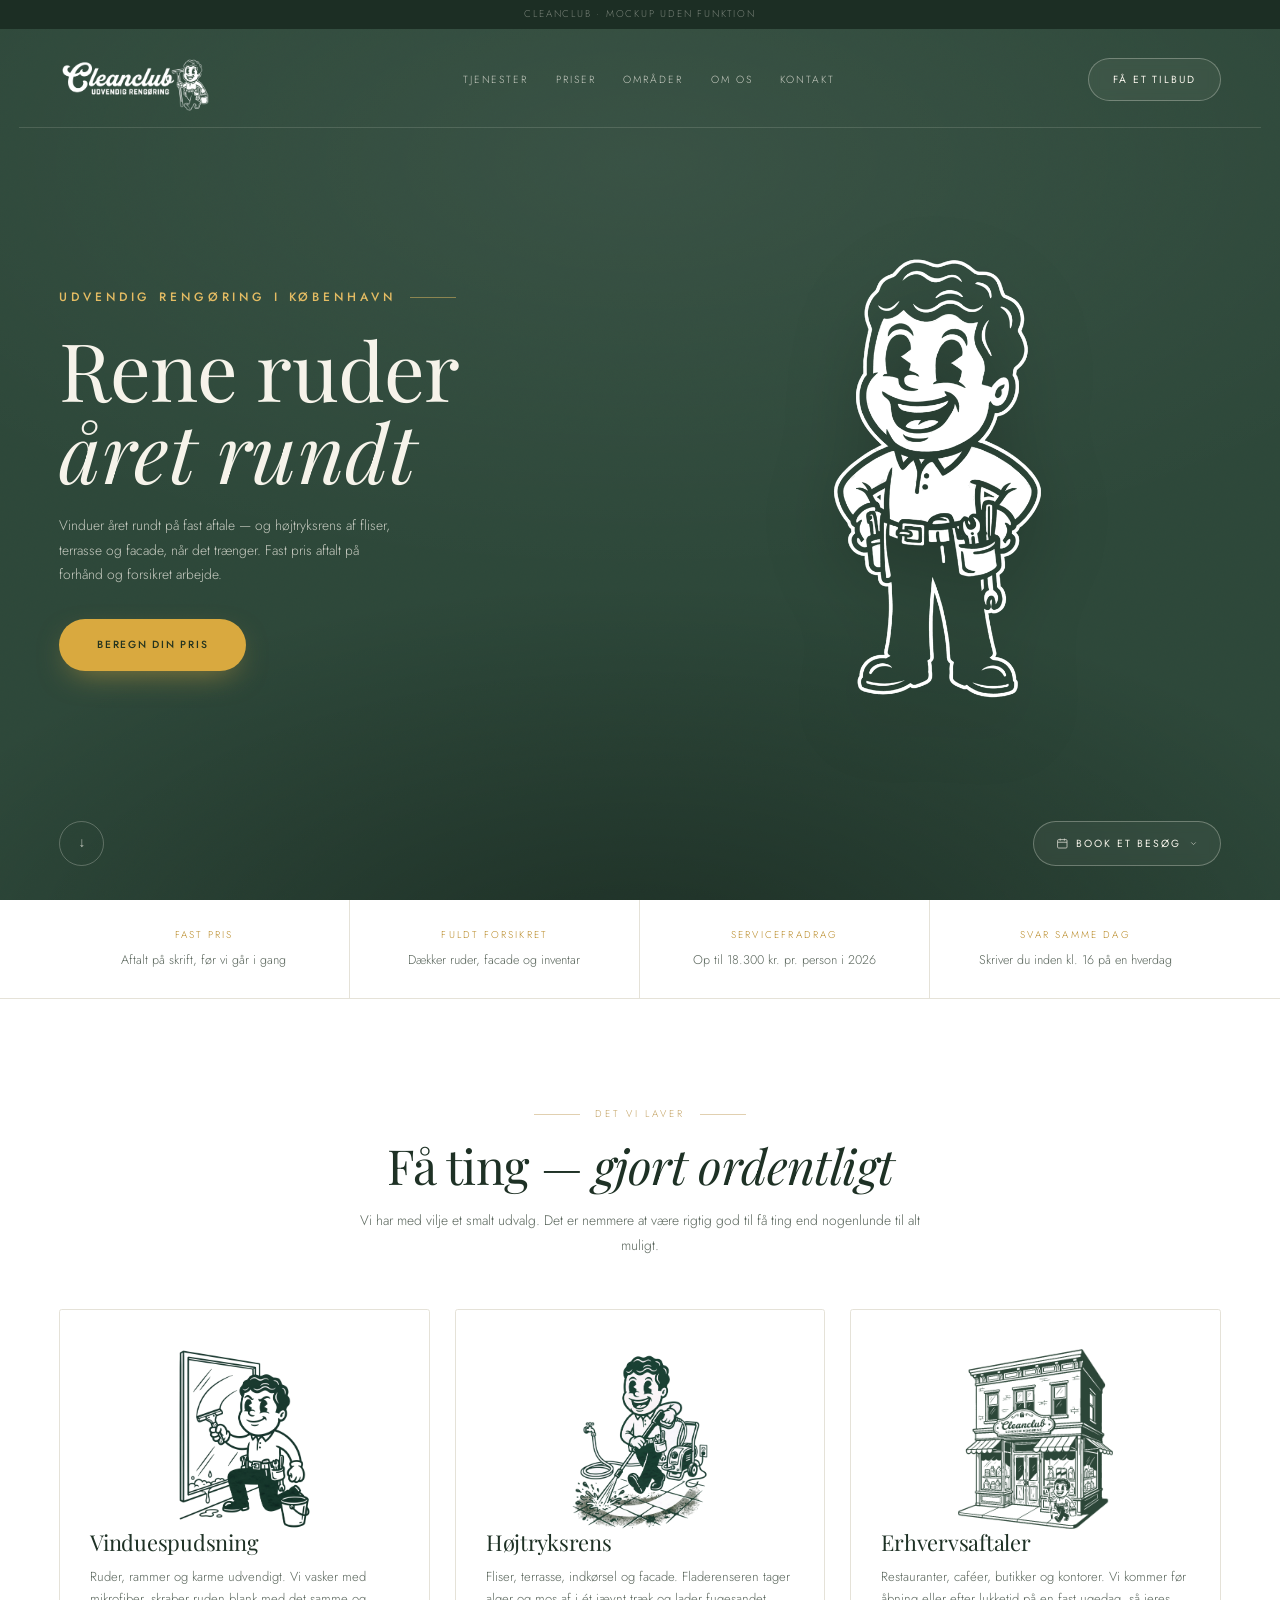
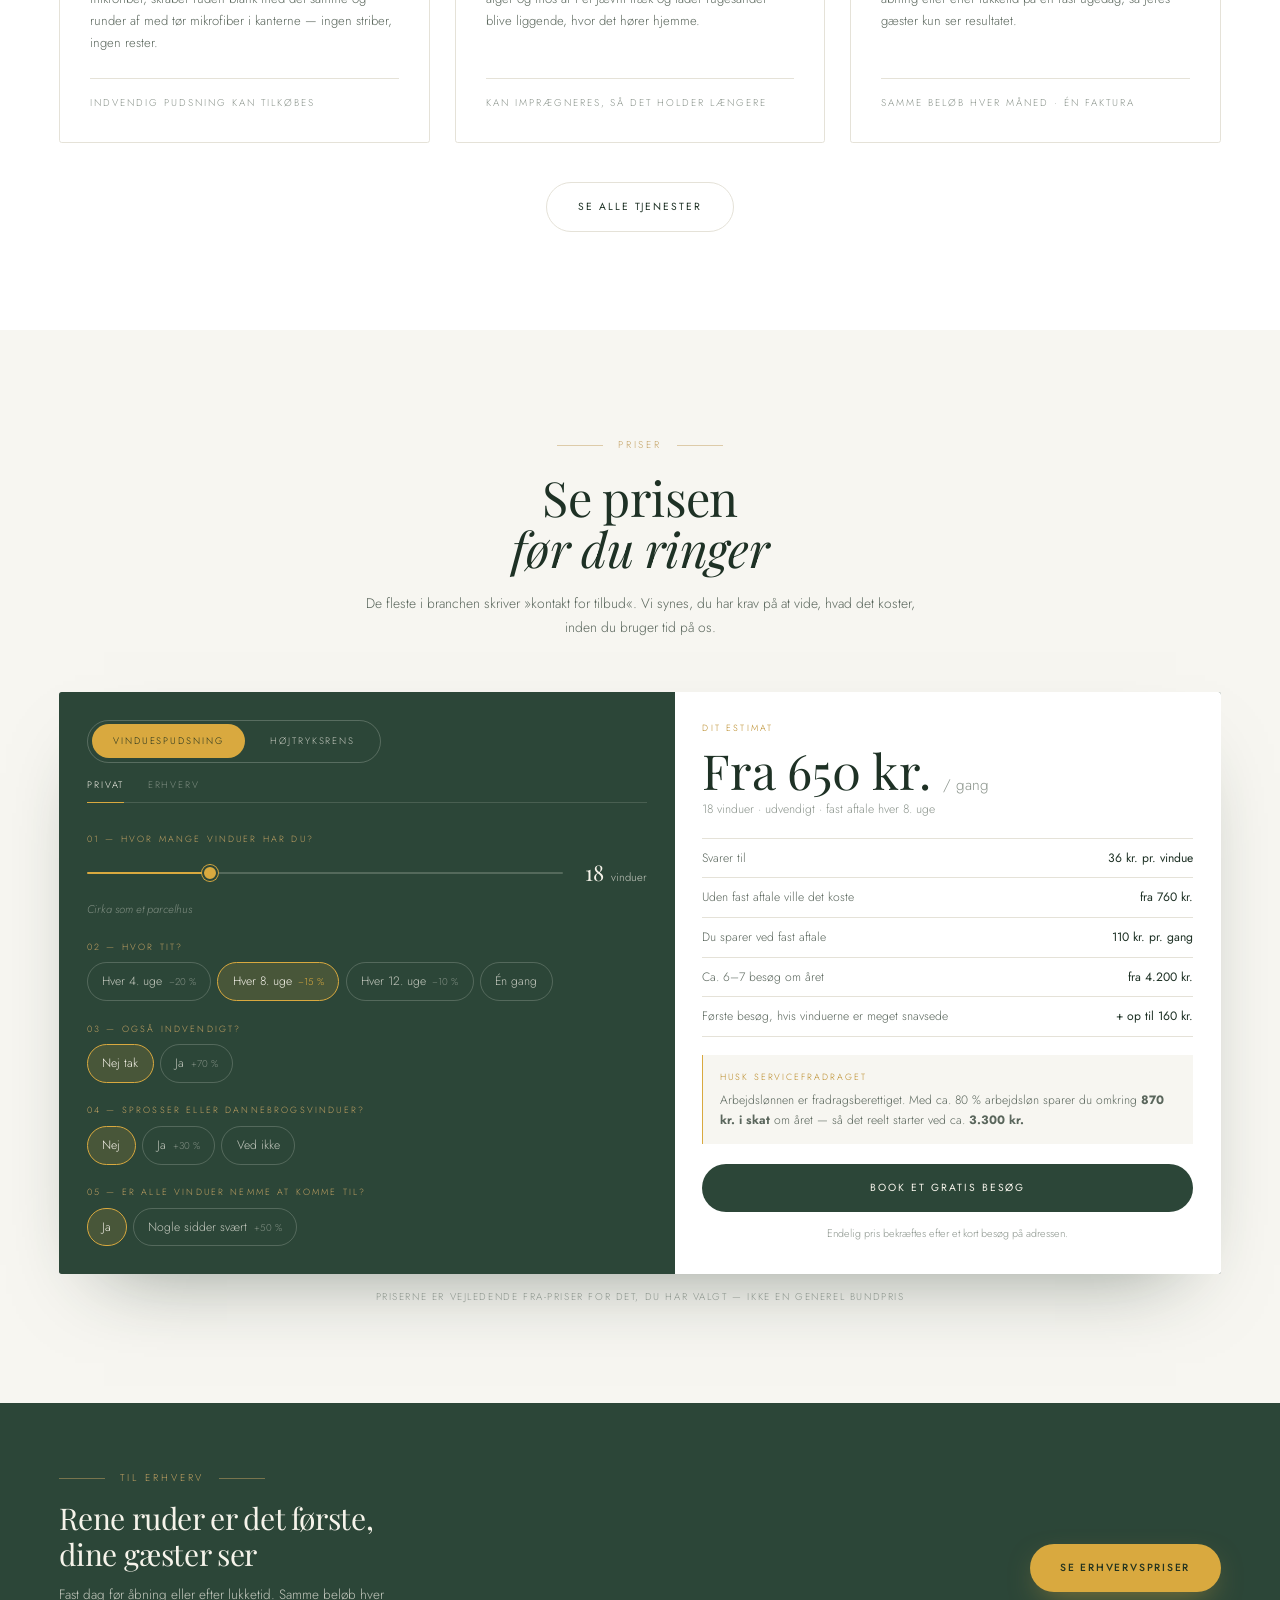
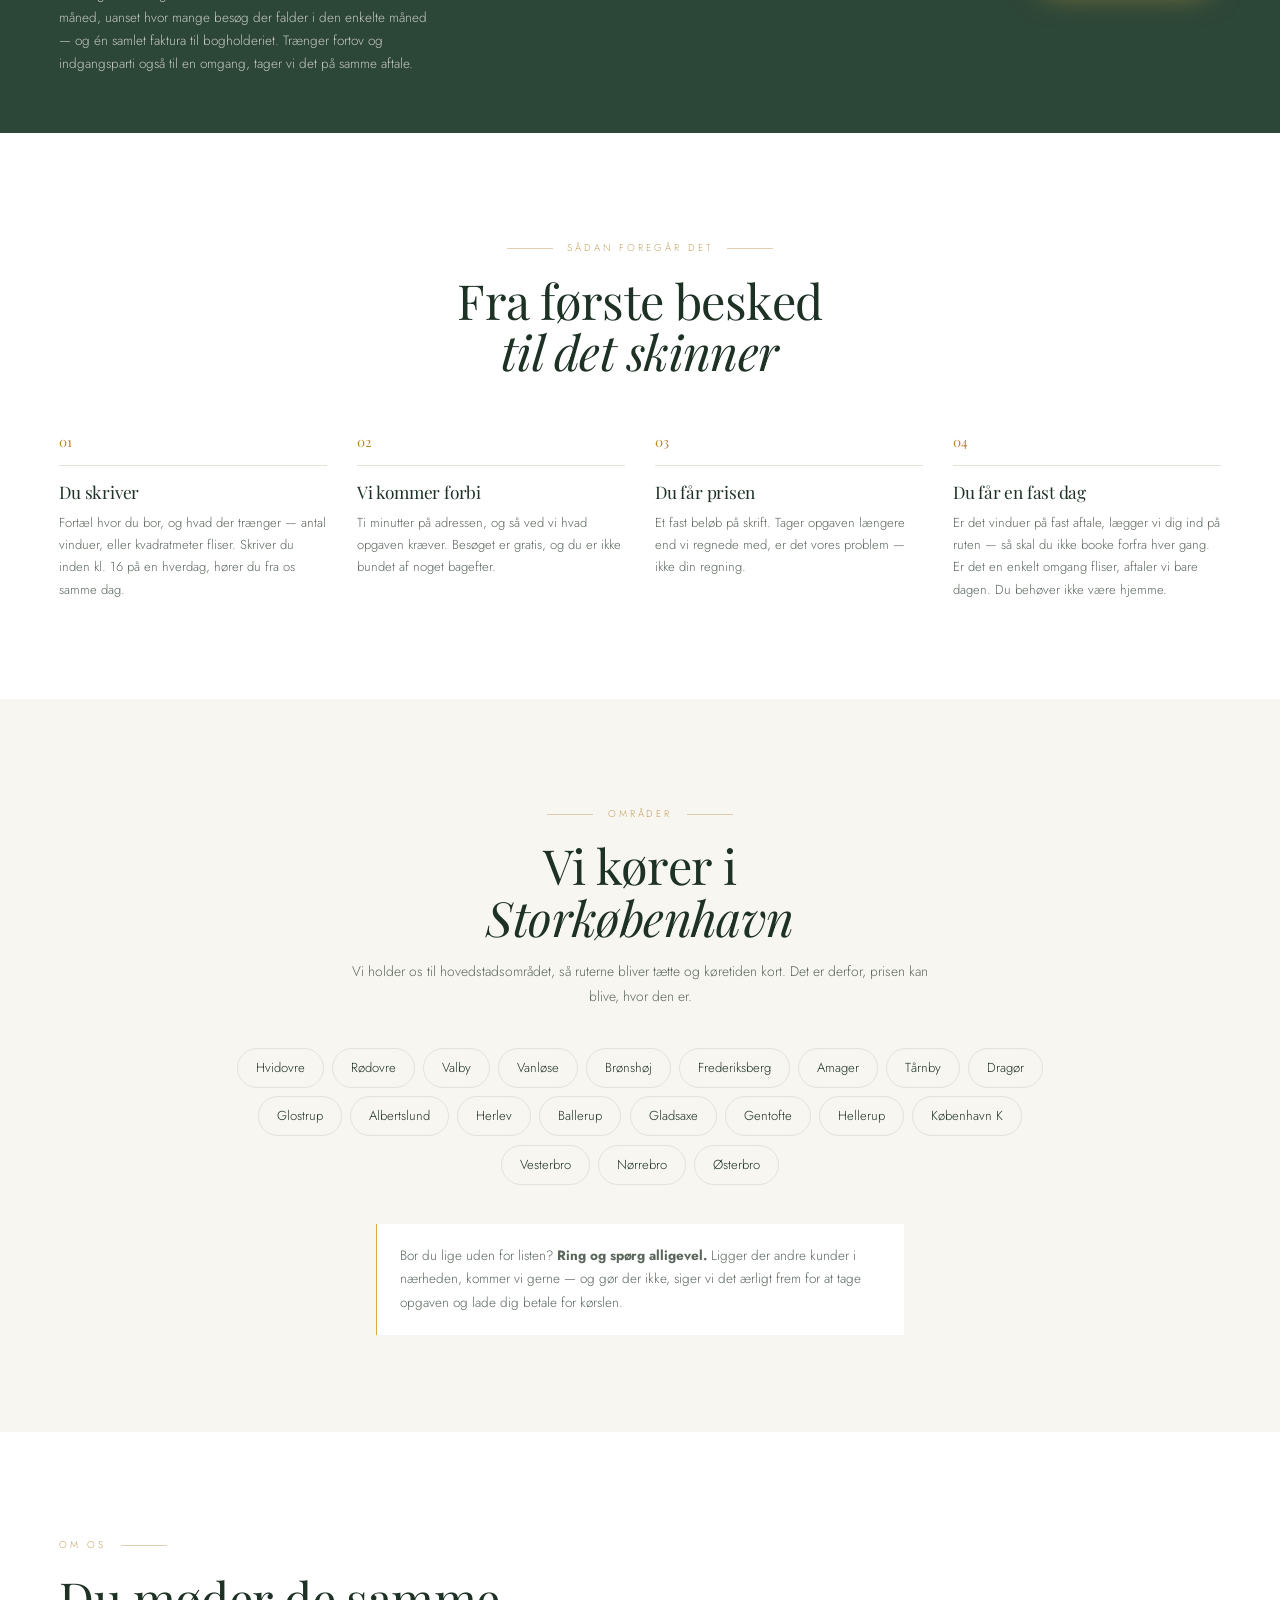
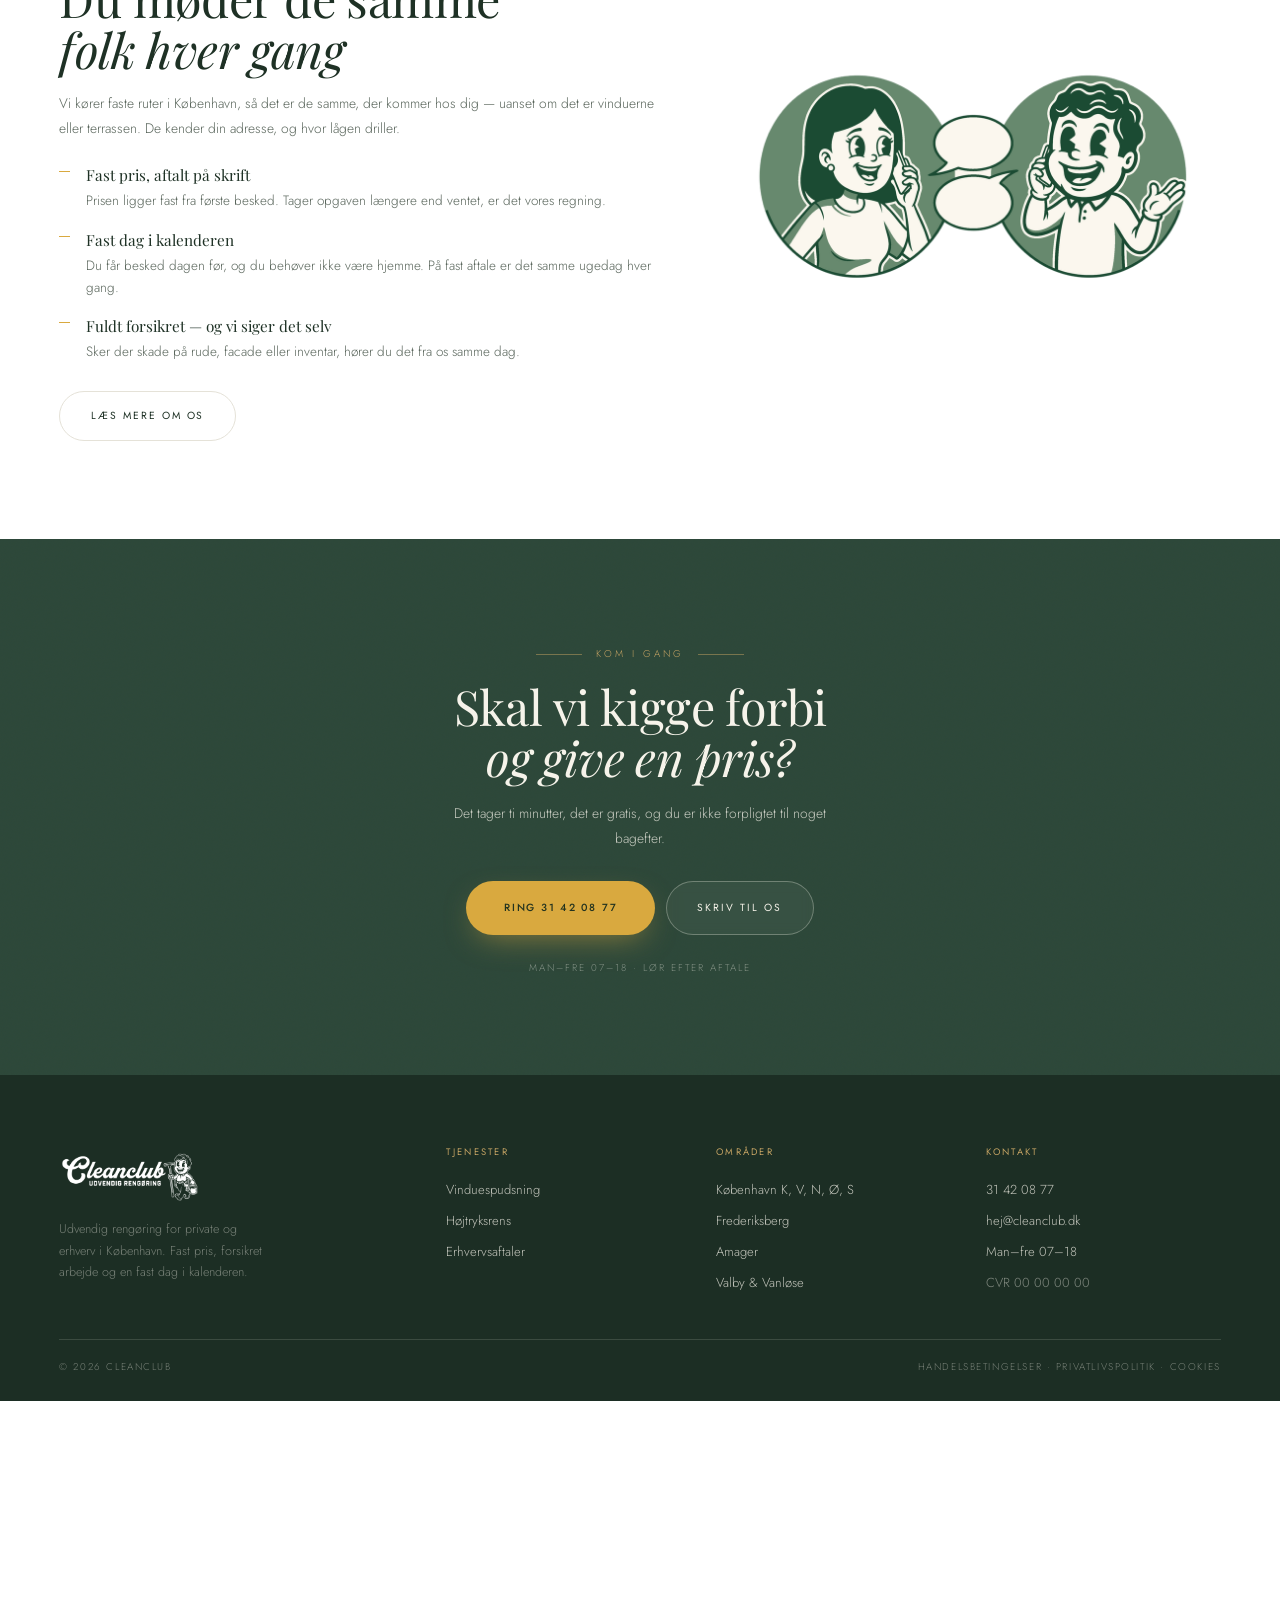
==== index.html @ f57793cb "Cleanclub website (elegant design) — live at cleanclub.dk" ====
<!DOCTYPE html>
<html lang="da">
<head>
<meta charset="utf-8">
<meta name="viewport" content="width=device-width, initial-scale=1">
<title>Cleanclub — Udvendig rengøring i København</title>
<meta name="description" content="Vinduespudsning og højtryksrens i København. Fast pris aftalt på forhånd, forsikret arbejde og en fast dag i kalenderen.">
<link rel="preconnect" href="https://fonts.googleapis.com">
<link rel="preconnect" href="https://fonts.gstatic.com" crossorigin>
<link href="https://fonts.googleapis.com/css2?family=Playfair+Display:ital,wght@0,400;0,500;1,400;1,500&family=Jost:wght@300;400;500&display=swap" rel="stylesheet">
<link rel="stylesheet" href="style.css?v=15">
</head>
<body>

<div class="mock">Cleanclub · mockup uden funktion</div>

<!-- ===================== HERO ===================== -->
<section class="hero">

  <nav class="nav">
    <div class="wrap inner">
      <a href="index.html" class="brand" data-brand>
        <img src="cleanclub-hvid.png" alt="Cleanclub — udvendig rengøring">
      </a>
      <div class="links" id="hovedmenu">
        <a href="tjenester.html">Tjenester</a>
        <a href="#priser">Priser</a>
        <a href="#omraader">Områder</a>
        <a href="om-os.html">Om os</a>
        <a href="#kontakt">Kontakt</a>
        <a href="#kontakt" class="menu-cta">Få et tilbud</a>
      </div>
      <button type="button" class="burger" aria-label="Åbn menu"
              aria-expanded="false" aria-controls="hovedmenu">
        <span></span><span></span><span></span>
      </button>
      <a href="#kontakt" class="pill pill-ghost">Få et tilbud</a>
    </div>
  </nav>

  <div class="hero-mid wrap">
    <div class="hero-grid">

      <div class="hero-copy">
        <span class="eyebrow left">Udvendig rengøring i København</span>
        <h1>Rene ruder<span class="it">året rundt</span></h1>
        <p class="lede">
          Vinduer året rundt på fast aftale — og højtryksrens af fliser, terrasse og facade,
          når det trænger. Fast pris aftalt på forhånd og forsikret arbejde.
        </p>
        <a href="#priser" class="pill pill-gold">Beregn din pris</a>
      </div>

      <div class="hero-figure">
        <div class="mascot-wrap">
          <img src="img/mascot-anim.webp" alt="Cleanclub-maskotten">
        </div>
      </div>

    </div>
  </div>

  <div class="hero-foot">
    <div class="wrap inner">
      <a href="#ydelser" class="scroll" aria-label="Rul ned">↓</a>
      <a href="#kontakt" class="pill pill-ghost book">
        <svg viewBox="0 0 24 24" fill="none" stroke="currentColor" stroke-width="1.5">
          <rect x="3" y="5" width="18" height="16" rx="2"/><path d="M3 10h18M8 3v4M16 3v4"/>
        </svg>
        Book et besøg
        <svg class="chev" viewBox="0 0 24 24" fill="none" stroke="currentColor" stroke-width="2"><path d="M6 9l6 6 6-6"/></svg>
      </a>
    </div>
  </div>
</section>

<!-- ===================== TILLIDSBJÆLKE ===================== -->
<section class="trust">
  <div class="wrap inner">
    <div class="trust-item"><div class="t">Fast pris</div><div class="d">Aftalt på skrift, før vi går i gang</div></div>
    <div class="trust-item"><div class="t">Fuldt forsikret</div><div class="d">Dækker ruder, facade og inventar</div></div>
    <div class="trust-item"><div class="t">Servicefradrag</div><div class="d">Op til 18.300 kr. pr. person i 2026</div></div>
    <div class="trust-item"><div class="t">Svar samme dag</div><div class="d">Skriver du inden kl. 16 på en hverdag</div></div>
  </div>
</section>

<!-- ===================== HVAD VI LAVER ===================== -->
<section class="pad" id="ydelser">
  <div class="wrap">
    <div class="sec-head mid">
      <span class="eyebrow">Det vi laver</span>
      <h2>Få ting — <em style="font-style:italic">gjort ordentligt</em></h2>
      <p class="lede">
        Vi har med vilje et smalt udvalg. Det er nemmere at være rigtig god til få ting
        end nogenlunde til alt muligt.
      </p>
    </div>

    <div class="cards">
      <article class="card">
        <div class="svc-figure"><img class="mascot" src="img/mascot-vindue.png" alt="Vinduespudsning" style="max-height:200px"></div>
        <h3>Vinduespudsning</h3>
        <p>Ruder, rammer og karme udvendigt. Vi vasker med mikrofiber, skraber ruden blank
          med det samme og runder af med tør mikrofiber i kanterne — ingen striber, ingen rester.</p>
        <div class="from"><span>Indvendig pudsning kan tilkøbes</span></div>
      </article>

      <article class="card">
        <div class="svc-figure"><img class="mascot" src="img/mascot-hojtryk.png" alt="Højtryksrens" style="max-height:200px"></div>
        <h3>Højtryksrens</h3>
        <p>Fliser, terrasse, indkørsel og facade. Fladerenseren tager alger og mos af i ét
          jævnt træk og lader fugesandet blive liggende, hvor det hører hjemme.</p>
        <div class="from"><span>Kan imprægneres, så det holder længere</span></div>
      </article>

      <article class="card">
        <div class="svc-figure"><img class="mascot" src="img/butik-erhverv.png"
             alt="Cleanclubs butiksfacade med pudser udenfor" style="max-height:200px"></div>
        <h3>Erhvervsaftaler</h3>
        <p>Restauranter, caféer, butikker og kontorer. Vi kommer før åbning eller efter lukketid
          på en fast ugedag, så jeres gæster kun ser resultatet.</p>
        <div class="from"><span>Samme beløb hver måned · én faktura</span></div>
      </article>
    </div>

    <div style="text-align:center;margin-top:clamp(30px,3.4vw,46px)">
      <a href="tjenester.html" class="pill pill-line">Se alle tjenester</a>
    </div>
  </div>
</section>

<!-- ===================== PRISBEREGNER ===================== -->
<section class="pad tint" id="priser">
  <div class="wrap">
    <div class="sec-head mid">
      <span class="eyebrow">Priser</span>
      <h2>Se prisen<br><em style="font-style:italic">før du ringer</em></h2>
      <p class="lede">
        De fleste i branchen skriver »kontakt for tilbud«. Vi synes, du har krav på at vide,
        hvad det koster, inden du bruger tid på os.
      </p>
    </div>

    <div class="calc" id="calc">
      <div class="calc-left">
        <div class="seg seg-ydelse">
          <button type="button" class="on" data-ydelse="vinduer">Vinduespudsning</button>
          <button type="button" data-ydelse="hojtryk">Højtryksrens</button>
        </div>

        <div class="seg-kunde">
          <button type="button" class="on" data-kunde="privat">Privat</button>
          <button type="button" data-kunde="erhverv">Erhverv</button>
        </div>

        <!-- ---------- VINDUESPUDSNING · PRIVAT ---------- -->
        <div class="panel" data-ydelse="vinduer" data-kunde="privat">
          <div class="field">
            <span class="fl">01 — Hvor mange vinduer har du?</span>
            <div class="slide">
              <input type="range" id="p-vinduer" data-key="vinduer" min="4" max="60" step="1" value="18"
                     aria-label="Antal vinduer">
              <div class="slide-val"><b id="p-vinduer-val">18</b> vinduer</div>
            </div>
            <p class="slide-hint" id="p-vinduer-hint">Cirka som et parcelhus</p>
          </div>

          <div class="field">
            <span class="fl">02 — Hvor tit?</span>
            <div class="opts" data-key="frekvens">
              <button type="button" class="opt" data-val="u4"><span>Hver 4. uge</span><span class="meta">−20 %</span></button>
              <button type="button" class="opt" data-val="u8" data-on><span>Hver 8. uge</span><span class="meta">−15 %</span></button>
              <button type="button" class="opt" data-val="u12"><span>Hver 12. uge</span><span class="meta">−10 %</span></button>
              <button type="button" class="opt" data-val="en"><span>Én gang</span></button>
            </div>
          </div>

          <div class="field">
            <span class="fl">03 — Også indvendigt?</span>
            <div class="opts" data-key="indvendigt">
              <button type="button" class="opt" data-val="nej" data-on><span>Nej tak</span></button>
              <button type="button" class="opt" data-val="ja"><span>Ja</span><span class="meta">+70 %</span></button>
            </div>
          </div>

          <div class="field">
            <span class="fl">04 — Sprosser eller dannebrogsvinduer?</span>
            <div class="opts" data-key="sprosser">
              <button type="button" class="opt" data-val="nej" data-on><span>Nej</span></button>
              <button type="button" class="opt" data-val="ja"><span>Ja</span><span class="meta">+30 %</span></button>
              <button type="button" class="opt" data-val="ukendt"><span>Ved ikke</span></button>
            </div>
          </div>

          <div class="field">
            <span class="fl">05 — Er alle vinduer nemme at komme til?</span>
            <div class="opts" data-key="adgang">
              <button type="button" class="opt" data-val="let" data-on><span>Ja</span></button>
              <button type="button" class="opt" data-val="svaer"><span>Nogle sidder svært</span><span class="meta">+50 %</span></button>
            </div>
          </div>
        </div>

        <!-- ---------- VINDUESPUDSNING · ERHVERV ---------- -->
        <div class="panel" data-ydelse="vinduer" data-kunde="erhverv" hidden>
          <div class="field">
            <span class="fl">01 — Hvor mange ruder har I?</span>
            <div class="slide">
              <input type="range" id="e-ruder" data-key="ruder" min="5" max="150" step="5" value="25"
                     aria-label="Antal ruder">
              <div class="slide-val"><b id="e-ruder-val">25</b> ruder</div>
            </div>
          </div>

          <div class="field">
            <span class="fl">02 — Hvor højt sidder de?</span>
            <div class="opts" data-key="etage">
              <button type="button" class="opt" data-val="stue" data-on><span>Stueetage</span></button>
              <button type="button" class="opt" data-val="f1"><span>1. sal</span><span class="meta">+30 %</span></button>
              <button type="button" class="opt" data-val="f2"><span>2. sal eller højere</span><span class="meta">+60 %</span></button>
            </div>
          </div>

          <div class="field">
            <span class="fl">03 — Hvor tit?</span>
            <div class="opts" data-key="frekvens">
              <button type="button" class="opt" data-val="uge"><span>Ugentligt</span><span class="meta">−25 %</span></button>
              <button type="button" class="opt" data-val="dage14" data-on><span>Hver 14. dag</span><span class="meta">−20 %</span></button>
              <button type="button" class="opt" data-val="maaned"><span>Månedligt</span><span class="meta">−15 %</span></button>
              <button type="button" class="opt" data-val="kvartal"><span>Kvartalsvis</span><span class="meta">−10 %</span></button>
            </div>
          </div>

          <div class="field">
            <span class="fl">04 — Også indvendigt?</span>
            <div class="opts" data-key="indvendigt">
              <button type="button" class="opt" data-val="nej" data-on><span>Nej tak</span></button>
              <button type="button" class="opt" data-val="ja"><span>Ja</span><span class="meta">+70 %</span></button>
            </div>
          </div>

          <div class="field">
            <span class="fl">05 — Særlige forhold?</span>
            <div class="opts" data-key="forhold">
              <button type="button" class="opt" data-val="ingen" data-on><span>Ingen</span></button>
              <button type="button" class="opt" data-val="glas"><span>Store glaspartier</span><span class="meta">+20 %</span></button>
              <button type="button" class="opt" data-val="svaer"><span>Svær adgang</span><span class="meta">+30 %</span></button>
              <button type="button" class="opt" data-val="begge"><span>Begge dele</span></button>
            </div>
          </div>
        </div>

        <!-- ---------- HØJTRYKSRENS · PRIVAT ---------- -->
        <div class="panel" data-ydelse="hojtryk" data-kunde="privat" hidden>
          <div class="field">
            <span class="fl">01 — Hvor stort et areal?</span>
            <div class="slide">
              <input type="range" id="h-m2" data-key="m2" min="10" max="300" step="5" value="40"
                     aria-label="Areal i kvadratmeter">
              <div class="slide-val"><b id="h-m2-val">40</b> m²</div>
            </div>
          </div>

          <div class="field">
            <span class="fl">02 — Hvad skal renses?</span>
            <div class="opts" data-key="overflade">
              <button type="button" class="opt" data-val="terrasse" data-on><span>Terrasse og fliser</span></button>
              <button type="button" class="opt" data-val="indkorsel"><span>Indkørsel</span></button>
              <button type="button" class="opt" data-val="sti"><span>Fortov og stier</span></button>
              <button type="button" class="opt" data-val="facade"><span>Facade og murværk</span></button>
            </div>
          </div>

          <div class="field">
            <span class="fl">03 — Imprægnering bagefter?</span>
            <div class="opts" data-key="impraegnering">
              <button type="button" class="opt" data-val="nej" data-on><span>Nej tak</span></button>
              <button type="button" class="opt" data-val="ja"><span>Ja</span><span class="meta">+16 kr./m²</span></button>
            </div>
          </div>

          <div class="field">
            <span class="fl">04 — Langtidsvirkende algebehandling?</span>
            <div class="opts" data-key="alge">
              <button type="button" class="opt" data-val="nej" data-on><span>Nej tak</span></button>
              <button type="button" class="opt" data-val="ja"><span>Ja</span><span class="meta">+12 kr./m²</span></button>
            </div>
          </div>

          <div class="field" data-felt="fugesand">
            <span class="fl">05 — Ny fugesand i fliserne?</span>
            <div class="opts" data-key="fugesand">
              <button type="button" class="opt" data-val="nej" data-on><span>Nej tak</span></button>
              <button type="button" class="opt" data-val="ja"><span>Ja</span><span class="meta">+10 kr./m²</span></button>
            </div>
          </div>
        </div>

        <!-- ---------- HØJTRYKSRENS · ERHVERV ---------- -->
        <div class="panel" data-ydelse="hojtryk" data-kunde="erhverv" hidden>
          <div class="field">
            <span class="fl">01 — Hvor stort et areal?</span>
            <div class="slide">
              <input type="range" id="he-m2" data-key="m2" min="50" max="600" step="25" value="200"
                     aria-label="Areal i kvadratmeter">
              <div class="slide-val"><b id="he-m2-val">200</b> m²</div>
            </div>
          </div>

          <div class="field">
            <span class="fl">02 — Hvad skal renses?</span>
            <div class="opts" data-key="overflade">
              <button type="button" class="opt" data-val="parkering" data-on><span>Parkeringsplads</span></button>
              <button type="button" class="opt" data-val="gaard"><span>Gårdsplads og indgang</span></button>
              <button type="button" class="opt" data-val="fortov"><span>Fortov og facadeareal</span></button>
              <button type="button" class="opt" data-val="facade"><span>Facade og murværk</span></button>
            </div>
          </div>

          <div class="field">
            <span class="fl">03 — Hvor tit?</span>
            <div class="opts" data-key="frekvens">
              <button type="button" class="opt" data-val="en" data-on><span>Én gang</span></button>
              <button type="button" class="opt" data-val="aar1"><span>Én gang om året</span><span class="meta">−10 %</span></button>
              <button type="button" class="opt" data-val="aar2"><span>To gange om året</span><span class="meta">−15 %</span></button>
            </div>
          </div>

          <div class="field">
            <span class="fl">04 — Imprægnering eller algebehandling?</span>
            <div class="opts" data-key="impraegnering">
              <button type="button" class="opt" data-val="nej" data-on><span>Ingen imprægnering</span></button>
              <button type="button" class="opt" data-val="ja"><span>Imprægnering</span><span class="meta">+16 kr./m²</span></button>
            </div>
            <div class="opts" data-key="alge" style="margin-top:7px">
              <button type="button" class="opt" data-val="nej" data-on><span>Ingen algebehandling</span></button>
              <button type="button" class="opt" data-val="ja"><span>Algebehandling</span><span class="meta">+12 kr./m²</span></button>
            </div>
          </div>

          <div class="field" data-felt="fugesand">
            <span class="fl">05 — Ny fugesand i belægningen?</span>
            <div class="opts" data-key="fugesand">
              <button type="button" class="opt" data-val="nej" data-on><span>Nej tak</span></button>
              <button type="button" class="opt" data-val="ja"><span>Ja</span><span class="meta">+10 kr./m²</span></button>
            </div>
          </div>
        </div>
      </div>

      <div class="calc-right">
        <span class="res-eyebrow">Dit estimat</span>
        <div class="res-price"><span id="res-price">Fra 700 kr.</span> <small id="res-enhed">/ gang</small></div>
        <p class="res-note" id="res-note">Villa med 15–25 vinduer · udvendigt · fast aftale hver 8. uge</p>

        <ul class="res-lines" id="res-lines"></ul>

        <div class="res-save">
          <div class="t" id="res-save-t">Husk servicefradraget</div>
          <p id="res-save-p"></p>
        </div>

        <div class="res-cta">
          <a href="#kontakt" class="pill pill-dark">Book et gratis besøg</a>
          <p class="res-fine">Endelig pris bekræftes efter et kort besøg på adressen.</p>
        </div>
      </div>
    </div>

    <p class="calc-static">Priserne er vejledende fra-priser for det, du har valgt — ikke en generel bundpris</p>
  </div>
</section>

<!-- ===================== ERHVERVSBÅND ===================== -->
<section class="band">
  <div class="wrap inner">
    <div>
      <span class="eyebrow">Til erhverv</span>
      <h3 style="margin-top:16px">Rene ruder er det første, dine gæster ser</h3>
      <p>Fast dag før åbning eller efter lukketid. Samme beløb hver måned, uanset hvor mange
        besøg der falder i den enkelte måned — og én samlet faktura til bogholderiet. Trænger
        fortov og indgangsparti også til en omgang, tager vi det på samme aftale.</p>
    </div>
    <a href="#priser" class="pill pill-gold" style="padding:17px 34px"
       data-goto-ydelse="vinduer" data-goto-kunde="erhverv">Se erhvervspriser</a>
  </div>
</section>

<!-- ===================== SÅDAN FOREGÅR DET ===================== -->
<section class="pad">
  <div class="wrap">
    <div class="sec-head mid">
      <span class="eyebrow">Sådan foregår det</span>
      <h2>Fra første besked<br><em style="font-style:italic">til det skinner</em></h2>
    </div>
    <div class="steps">
      <div class="step">
        <div class="n">01</div><h3>Du skriver</h3>
        <p>Fortæl hvor du bor, og hvad der trænger — antal vinduer, eller kvadratmeter fliser. Skriver du inden kl. 16 på en hverdag, hører du fra os samme dag.</p>
      </div>
      <div class="step">
        <div class="n">02</div><h3>Vi kommer forbi</h3>
        <p>Ti minutter på adressen, og så ved vi hvad opgaven kræver. Besøget er gratis, og du er ikke bundet af noget bagefter.</p>
      </div>
      <div class="step">
        <div class="n">03</div><h3>Du får prisen</h3>
        <p>Et fast beløb på skrift. Tager opgaven længere end vi regnede med, er det vores problem — ikke din regning.</p>
      </div>
      <div class="step">
        <div class="n">04</div><h3>Du får en fast dag</h3>
        <p>Er det vinduer på fast aftale, lægger vi dig ind på ruten — så skal du ikke booke forfra hver gang. Er det en enkelt omgang fliser, aftaler vi bare dagen. Du behøver ikke være hjemme.</p>
      </div>
    </div>
  </div>
</section>

<!-- ===================== DÆKNINGSOMRÅDE ===================== -->
<section class="pad tint" id="omraader">
  <div class="wrap">
    <div class="sec-head mid">
      <span class="eyebrow">Områder</span>
      <h2>Vi kører i<br><em style="font-style:italic">Storkøbenhavn</em></h2>
      <p class="lede">
        Vi holder os til hovedstadsområdet, så ruterne bliver tætte og køretiden kort.
        Det er derfor, prisen kan blive, hvor den er.
      </p>
    </div>

    <ul class="area-list">
      <li>Hvidovre</li>
      <li>Rødovre</li>
      <li>Valby</li>
      <li>Vanløse</li>
      <li>Brønshøj</li>
      <li>Frederiksberg</li>
      <li>Amager</li>
      <li>Tårnby</li>
      <li>Dragør</li>
      <li>Glostrup</li>
      <li>Albertslund</li>
      <li>Herlev</li>
      <li>Ballerup</li>
      <li>Gladsaxe</li>
      <li>Gentofte</li>
      <li>Hellerup</li>
      <li>København K</li>
      <li>Vesterbro</li>
      <li>Nørrebro</li>
      <li>Østerbro</li>
    </ul>

    <p class="area-note">
      Bor du lige uden for listen? <b>Ring og spørg alligevel.</b> Ligger der andre kunder i nærheden,
      kommer vi gerne — og gør der ikke, siger vi det ærligt frem for at tage opgaven
      og lade dig betale for kørslen.
    </p>
  </div>
</section>

<!-- ===================== OM OS ===================== -->
<section class="pad">
  <div class="wrap">
    <div class="about-split flip">
      <div>
        <span class="eyebrow left">Om os</span>
        <h2 style="margin-top:18px">Du møder de samme<br><em style="font-style:italic">folk hver gang</em></h2>
        <p class="lede" style="margin-top:18px">
          Vi kører faste ruter i København, så det er de samme, der kommer hos dig — uanset om
          det er vinduerne eller terrassen. De kender din adresse, og hvor lågen driller.
        </p>

        <ul class="promise">
          <li><b>Fast pris, aftalt på skrift</b>
            Prisen ligger fast fra første besked. Tager opgaven længere end ventet, er det vores regning.</li>
          <li><b>Fast dag i kalenderen</b>
            Du får besked dagen før, og du behøver ikke være hjemme. På fast aftale er det samme ugedag hver gang.</li>
          <li><b>Fuldt forsikret — og vi siger det selv</b>
            Sker der skade på rude, facade eller inventar, hører du det fra os samme dag.</li>
        </ul>

        <div style="margin-top:30px">
          <a href="om-os.html" class="pill pill-line">Læs mere om os</a>
        </div>
      </div>
      <div class="about-fig">
        <img class="mascot" src="img/samtale.webp" alt="Kunde og vinduespudser taler sammen i telefonen">
      </div>
    </div>
  </div>
</section>
<!-- ===================== SLUT-CTA ===================== -->
<section class="pad on-green endcta" id="kontakt">
  <div class="wrap">
    <span class="eyebrow">Kom i gang</span>
    <h2>Skal vi kigge forbi<br><em style="font-style:italic">og give en pris?</em></h2>
    <p class="lede">
      Det tager ti minutter, det er gratis, og du er ikke forpligtet til noget bagefter.
    </p>
    <div class="btns">
      <a href="tel:+4531420877" class="pill pill-gold">Ring 31 42 08 77</a>
      <a href="mailto:hej@cleanclub.dk" class="pill pill-ghost" style="padding:19px 34px">Skriv til os</a>
    </div>
    <p class="hours">Man–fre 07–18 · Lør efter aftale</p>
  </div>
</section>

<footer class="foot">
  <div class="wrap">
    <div class="foot-top">
      <div class="foot-brand">
        <img src="cleanclub-hvid.png" alt="Cleanclub — udvendig rengøring">
        <p>Udvendig rengøring for private og erhverv i København.
          Fast pris, forsikret arbejde og en fast dag i kalenderen.</p>
      </div>
      <div class="foot-col">
        <h4>Tjenester</h4>
        <a href="tjenester.html#vinduer">Vinduespudsning</a>
        <a href="tjenester.html#hojtryk">Højtryksrens</a>
        <a href="tjenester.html#erhverv">Erhvervsaftaler</a>
      </div>
      <div class="foot-col">
        <h4>Områder</h4>
        <a href="index.html#omraader">København K, V, N, Ø, S</a>
        <a href="index.html#omraader">Frederiksberg</a>
        <a href="index.html#omraader">Amager</a>
        <a href="index.html#omraader">Valby &amp; Vanløse</a>
      </div>
      <div class="foot-col">
        <h4>Kontakt</h4>
        <a href="tel:+4531420877">31 42 08 77</a>
        <a href="mailto:hej@cleanclub.dk">hej@cleanclub.dk</a>
        <p>Man–fre 07–18</p>
        <p style="opacity:.6">CVR 00 00 00 00</p>
      </div>
    </div>
    <div class="foot-bar">
      <span>© 2026 Cleanclub</span>
      <span>Handelsbetingelser · Privatlivspolitik · Cookies</span>
    </div>
  </div>
</footer>

<script src="beregner.js"></script>
<script src="nav.js"></script>
</body>
</html>
---- style.css ----
/* ============================================================
   CLEANCLUB — VARIANT 5 · "ELEGANT"
   Grøn hero, hvid krop, grøn afslutning.
   ============================================================ */

:root{
  /* Grøn — mørk brandgrøn */
  --green:#2C4638;
  --green-dp:#243A2E;
  --green-dk:#1C2E24;
  --green-lt:#365443;

  /* Lys side */
  --paper:#FFFFFF;
  --paper-2:#F7F6F1;
  --paper-3:#EFEDE4;

  /* Tekst på lyst */
  --ink:#1E3125;
  --ink-2:#5A665C;
  --ink-3:#8B948C;
  --line:#E5E2D8;

  /* Tekst på grønt */
  --cream:#F6F3EA;
  --cream-2:rgba(246,243,234,.76);
  --cream-3:rgba(246,243,234,.42);

  --gold:#D9A93F;
  --gold-lt:#E4BC63;
  --gold-dk:#B98A26;
  --gold-mut:#C3A263;

  --serif:"Playfair Display",Georgia,"Times New Roman",serif;
  --sans:"Jost",-apple-system,BlinkMacSystemFont,"Segoe UI",sans-serif;
  --ease:cubic-bezier(.4,0,.2,1);
}

*{box-sizing:border-box;margin:0;padding:0}
html{scroll-behavior:smooth}
/* Luft over ankermål, så det faste mockup-banner ikke dækker overskriften efter et scroll */
#ydelser,#priser,#omraader,#kontakt,#vinduer,#hojtryk,#erhverv,#paavej{scroll-margin-top:56px}
body{
  background:var(--paper);
  color:var(--ink);
  font-family:var(--sans);
  font-weight:300;font-size:17px;line-height:1.7;
  -webkit-font-smoothing:antialiased;overflow-x:hidden;
}
a{color:inherit;text-decoration:none}
img{display:block;max-width:100%}

/* ---------- Mockup-banner ---------- */
.mock{
  position:fixed;top:0;left:0;right:0;z-index:200;
  background:var(--green-dk);color:var(--cream-3);
  text-align:center;padding:7px 16px;
  font-size:11px;letter-spacing:.18em;text-transform:uppercase;
}

.wrap{width:100%;max-width:1380px;margin:0 auto;padding:0 clamp(20px,3.5vw,46px)}
.narrow{max-width:960px}

/* ============ TYPOGRAFI ============ */
h1,h2,h3{font-family:var(--serif);font-weight:400;letter-spacing:-.012em;line-height:1.06}
h1{font-size:clamp(42px,7vw,96px);line-height:.98}
h2{font-size:clamp(31px,4.2vw,58px)}
h3{font-size:clamp(20px,1.9vw,26px);line-height:1.2}

.eyebrow{
  display:inline-flex;align-items:center;gap:16px;
  font-size:11px;letter-spacing:.30em;text-transform:uppercase;
  color:var(--gold-mut);
}
.eyebrow::before,.eyebrow::after{
  content:"";width:clamp(28px,4vw,60px);height:1px;background:currentColor;opacity:.5;
}
.eyebrow.left::before{display:none}

.lede{font-size:clamp(15px,1.2vw,17.5px);line-height:1.78;color:var(--ink-2);font-weight:300}
.on-green .lede{color:var(--cream-2)}

/* ============ KNAPPER ============ */
.pill{
  display:inline-flex;align-items:center;justify-content:center;gap:9px;
  border-radius:999px;font-size:11.5px;letter-spacing:.19em;
  text-transform:uppercase;font-weight:400;white-space:nowrap;
  transition:.28s var(--ease);
}
.pill-ghost{
  padding:13px 26px;color:var(--cream);
  border:1px solid rgba(246,243,234,.30);
  background:rgba(246,243,234,.05);backdrop-filter:blur(6px);
}
.pill-ghost:hover{background:rgba(246,243,234,.13);border-color:rgba(246,243,234,.5)}
.pill-gold{
  padding:19px 42px;background:var(--gold);color:#23331F;
  font-weight:500;letter-spacing:.17em;
  box-shadow:0 12px 34px -12px rgba(217,169,63,.6);
}
.pill-gold:hover{background:var(--gold-lt);transform:translateY(-2px)}
.pill-dark{padding:17px 36px;background:var(--green);color:var(--cream);font-weight:400}
.pill-dark:hover{background:var(--green-dp);transform:translateY(-2px)}
.pill-line{padding:17px 34px;border:1px solid var(--line);color:var(--ink)}
.pill-line:hover{border-color:var(--green);background:var(--green);color:var(--cream)}

/* ============ HERO ============ */
.hero{
  position:relative;min-height:100vh;min-height:100svh;
  display:flex;flex-direction:column;
  padding-top:34px;overflow:hidden;background:var(--green);color:var(--cream);
}
.hero::before{
  content:"";position:absolute;inset:0;z-index:0;pointer-events:none;
  background:
    radial-gradient(120% 80% at 50% 18%,rgba(255,255,255,.055) 0%,rgba(255,255,255,0) 58%),
    radial-gradient(100% 70% at 50% 108%,rgba(0,0,0,.34) 0%,rgba(0,0,0,0) 62%);
}
.hero::after{
  content:"";position:absolute;inset:0;z-index:0;pointer-events:none;opacity:.24;
  background-image:url("data:image/svg+xml,%3Csvg xmlns='http://www.w3.org/2000/svg' width='200' height='200'%3E%3Cfilter id='n'%3E%3CfeTurbulence type='fractalNoise' baseFrequency='.9' numOctaves='4'/%3E%3C/filter%3E%3Crect width='200' height='200' filter='url(%23n)' opacity='.45'/%3E%3C/svg%3E");
  mix-blend-mode:overlay;
}
.hero > *{position:relative;z-index:2}

/* ---------- Navigation ---------- */
.nav{padding:20px 0 0}
.nav .inner{
  display:flex;align-items:center;justify-content:space-between;gap:28px;
  padding-bottom:18px;border-bottom:1px solid rgba(246,243,234,.14);
}
.brand{display:flex;align-items:center;flex:0 0 auto}
.brand img{height:clamp(52px,5.4vw,78px);width:auto}

/* Hamburgerknap — vises kun under 1040px, se media query længere nede */
.burger{
  display:none;width:44px;height:44px;padding:0;margin-left:auto;
  border:0;background:none;cursor:pointer;
  flex-direction:column;align-items:center;justify-content:center;gap:5px;
}
.burger span{
  display:block;width:22px;height:1.5px;background:var(--cream);
  transition:.28s var(--ease);
}
/* De tre streger bliver til et kryds, når menuen er åben */
.nav.open .burger span:nth-child(1){transform:translateY(6.5px) rotate(45deg)}
.nav.open .burger span:nth-child(2){opacity:0}
.nav.open .burger span:nth-child(3){transform:translateY(-6.5px) rotate(-45deg)}
.burger:focus-visible{outline:2px solid var(--gold);outline-offset:2px;border-radius:3px}

/* CTA'en i mobilmenuen — skjult på desktop, hvor pillen i nav'en bruges */
.menu-cta{display:none}

.links{display:flex;align-items:center;gap:clamp(18px,2.4vw,36px)}
.links a{
  font-size:11.5px;letter-spacing:.19em;text-transform:uppercase;
  color:var(--cream-2);padding:6px 0;position:relative;transition:color .25s var(--ease);
}
.links a::after{
  content:"";position:absolute;left:0;bottom:0;height:1px;width:0;
  background:var(--gold);transition:width .3s var(--ease);
}
.links a:hover{color:var(--cream)}
.links a:hover::after{width:100%}

/* ---------- Hero-midte ---------- */
.hero-mid{
  flex:1;display:flex;align-items:center;
  padding-top:clamp(10px,1.6vw,26px);
  padding-bottom:clamp(74px,8vw,108px);
}
.hero-grid{
  display:grid;grid-template-columns:1.08fr .92fr;
  gap:clamp(26px,4vw,60px);align-items:center;width:100%;
}
.hero-copy{text-align:left}
.hero-copy .eyebrow{
  margin-bottom:clamp(14px,1.8vw,24px);
  color:var(--gold-lt);font-weight:500;
  font-size:clamp(11.5px,1.05vw,13.5px);letter-spacing:.32em;
}
.hero-copy h1{color:var(--cream)}
.hero-copy h1 .it{display:block;font-style:italic;margin-top:.04em;letter-spacing:.004em}
.hero-copy .lede{margin-top:clamp(16px,2vw,26px);max-width:42ch;color:var(--cream-2)}
.hero-copy .pill-gold{margin-top:clamp(24px,2.8vw,36px)}

/* ---------- Maskot med små livstegn ---------- */
.hero-figure{display:flex;justify-content:center;align-items:flex-end}
.mascot-wrap{
  position:relative;display:inline-block;
  width:min(100%,clamp(220px,26vw,380px));
  filter:drop-shadow(0 26px 40px rgba(0,0,0,.28));
}
.mascot-wrap img{width:100%;height:auto;display:block}

}

@media (prefers-reduced-motion:reduce){
  html{scroll-behavior:auto}
  .mascot-wrap img{animation:none}
}

.hero-foot{position:absolute;left:0;right:0;bottom:clamp(22px,3vw,38px);z-index:3}
.hero-foot .inner{display:flex;align-items:center;justify-content:space-between;gap:20px}
.scroll{
  width:50px;height:50px;border-radius:50%;
  border:1px solid rgba(246,243,234,.26);
  display:flex;align-items:center;justify-content:center;
  color:var(--cream-2);font-size:15px;transition:.28s var(--ease);
}
.scroll:hover{background:rgba(246,243,234,.10);color:var(--cream);transform:translateY(3px)}
.book{padding:14px 24px}
.book svg{width:14px;height:14px;opacity:.85}
.book .chev{width:10px;height:10px;opacity:.7}

/* ============ SEKTIONER ============ */
section{position:relative}
.pad{padding:clamp(72px,8.5vw,132px) 0}
.pad-sm{padding:clamp(48px,5.5vw,84px) 0}
.tint{background:var(--paper-2)}
.on-green{background:var(--green);color:var(--cream)}
.on-green h2,.on-green h3{color:var(--cream)}

.sec-head{max-width:640px}
.sec-head.mid{margin:0 auto;text-align:center}
.sec-head h2{margin-top:20px}
.sec-head .lede{margin-top:18px}
.sec-head.mid .lede{margin-left:auto;margin-right:auto}

/* ---------- Tillidsbjælke ---------- */
.trust{border-bottom:1px solid var(--line)}
.trust .inner{display:grid;grid-template-columns:repeat(4,1fr)}
.trust-item{padding:30px 26px;text-align:center;border-right:1px solid var(--line)}
.trust-item:last-child{border-right:none}
.trust-item .t{
  font-size:11px;letter-spacing:.22em;text-transform:uppercase;
  color:var(--gold-dk);margin-bottom:8px;
}
.trust-item .d{font-size:14px;color:var(--ink-2);line-height:1.55}

/* ---------- Ydelseskort ---------- */
.cards{display:grid;grid-template-columns:repeat(3,1fr);gap:clamp(18px,2.2vw,30px);margin-top:clamp(38px,4.5vw,62px)}
.card{
  border:1px solid var(--line);border-radius:3px;padding:clamp(28px,2.6vw,38px);
  display:flex;flex-direction:column;background:var(--paper);
  transition:.3s var(--ease);
}
.card:hover{border-color:var(--gold-mut);transform:translateY(-4px);box-shadow:0 22px 48px -30px rgba(30,49,37,.35)}
.card .no{font-size:11px;letter-spacing:.24em;color:var(--gold-mut);margin-bottom:16px}
.card h3{margin-bottom:12px}
.card p{font-size:14.5px;color:var(--ink-2);line-height:1.7;flex:1}
.card .from{
  margin-top:26px;padding-top:18px;border-top:1px solid var(--line);
  display:flex;justify-content:space-between;align-items:baseline;
}
.card .from span{font-size:11px;letter-spacing:.2em;text-transform:uppercase;color:var(--ink-3)}
.card .from b{font-family:var(--serif);font-size:24px;font-weight:400;color:var(--ink)}

/* ---------- Trin ---------- */
.steps{display:grid;grid-template-columns:repeat(4,1fr);gap:clamp(20px,2.6vw,40px);margin-top:clamp(38px,4.5vw,62px)}
.step .n{
  font-family:var(--serif);font-size:15px;color:var(--gold-dk);
  padding-bottom:14px;margin-bottom:18px;border-bottom:1px solid var(--line);
}
.step h3{font-size:clamp(17px,1.5vw,21px);margin-bottom:10px}
.step p{font-size:14.5px;color:var(--ink-2);line-height:1.7}

/* ---------- Split ---------- */
.split{display:grid;grid-template-columns:1fr 1fr;gap:clamp(32px,5vw,80px);align-items:center}
.split-list{list-style:none;margin-top:26px}
.split-list li{
  position:relative;padding-left:26px;margin-bottom:13px;
  font-size:15px;color:var(--ink-2);line-height:1.6;
}
.split-list li::before{
  content:"";position:absolute;left:0;top:11px;width:7px;height:1px;background:var(--gold);
}
.figure{
  aspect-ratio:4/3.4;background:var(--green);border-radius:3px;
  position:relative;overflow:hidden;
}
.figure svg{width:100%;height:100%}

/* ---------- Citater ---------- */
.quotes{display:grid;grid-template-columns:repeat(3,1fr);gap:clamp(18px,2.4vw,34px);margin-top:clamp(38px,4.5vw,62px)}
.quote{border-top:1px solid var(--line);padding-top:28px}
.quote .stars{color:var(--gold);letter-spacing:4px;font-size:13px;margin-bottom:18px}
.quote q{
  display:block;font-family:var(--serif);font-size:clamp(17px,1.5vw,20px);
  line-height:1.5;color:var(--ink);quotes:none;font-style:italic;
}
.quote .who{margin-top:22px;font-size:11px;letter-spacing:.2em;text-transform:uppercase;color:var(--ink-3)}
.quote .who b{display:block;color:var(--ink);font-weight:400;letter-spacing:.1em;font-size:13px;margin-bottom:4px}

/* ---------- FAQ ---------- */
.faq{margin-top:clamp(34px,4vw,54px);border-top:1px solid var(--line)}
.faq details{border-bottom:1px solid var(--line)}
.faq summary{
  list-style:none;cursor:pointer;padding:26px 0;
  display:flex;justify-content:space-between;align-items:flex-start;gap:24px;
  font-family:var(--serif);font-size:clamp(17px,1.6vw,21px);color:var(--ink);
  transition:color .25s var(--ease);
}
.faq summary::-webkit-details-marker{display:none}
.faq summary:hover{color:var(--gold-dk)}
.faq summary .pm{
  flex:0 0 auto;width:24px;height:24px;border-radius:50%;
  border:1px solid var(--line);color:var(--gold-dk);
  display:flex;align-items:center;justify-content:center;font-size:15px;line-height:1;
  font-family:var(--sans);transition:.3s var(--ease);
}
.faq details[open] summary .pm{transform:rotate(45deg);background:var(--paper-2)}
.faq .ans{padding:0 0 28px;font-size:15px;color:var(--ink-2);line-height:1.78;max-width:74ch}

/* ---------- Slut-CTA ---------- */
.endcta{text-align:center;position:relative;overflow:hidden}
.endcta::after{
  content:"";position:absolute;inset:0;pointer-events:none;opacity:.2;
  background-image:url("data:image/svg+xml,%3Csvg xmlns='http://www.w3.org/2000/svg' width='200' height='200'%3E%3Cfilter id='n'%3E%3CfeTurbulence type='fractalNoise' baseFrequency='.9' numOctaves='4'/%3E%3C/filter%3E%3Crect width='200' height='200' filter='url(%23n)' opacity='.45'/%3E%3C/svg%3E");
  mix-blend-mode:overlay;
}
.endcta .wrap{position:relative;z-index:2}
.endcta h2{margin:20px auto 0;max-width:16ch}
.endcta .lede{margin:20px auto 0;max-width:48ch}
.endcta .btns{display:flex;gap:12px;justify-content:center;flex-wrap:wrap;margin-top:34px}
.endcta .hours{margin-top:28px;font-size:11px;letter-spacing:.2em;text-transform:uppercase;color:var(--cream-3)}

/* ---------- Footer ---------- */
.foot{background:var(--green-dk);color:var(--cream-2);padding:clamp(56px,6vw,86px) 0 28px}
.foot-top{display:grid;grid-template-columns:1.5fr 1fr 1fr 1fr;gap:clamp(28px,3vw,46px);padding-bottom:44px}
.foot-brand img{height:64px;width:auto;margin-bottom:20px}
.foot-brand p{font-size:14px;color:var(--cream-3);max-width:30ch;line-height:1.7}
.foot-col h4{
  font-family:var(--sans);font-weight:400;font-size:10.5px;letter-spacing:.24em;
  text-transform:uppercase;color:var(--gold-mut);margin-bottom:16px;
}
.foot-col a,.foot-col p{display:block;font-size:14.5px;padding:5px 0;color:var(--cream-2);transition:.2s}
.foot-col a:hover{color:var(--cream)}
.foot-bar{
  border-top:1px solid rgba(246,243,234,.14);padding-top:22px;
  display:flex;justify-content:space-between;gap:18px;flex-wrap:wrap;
  font-size:11px;letter-spacing:.16em;text-transform:uppercase;color:var(--cream-3);
}

/* ---------- Prisberegner ---------- */
.calc{
  display:grid;grid-template-columns:1.06fr .94fr;
  background:var(--green);border-radius:3px;overflow:hidden;
  margin-top:clamp(38px,4.5vw,58px);
  box-shadow:0 40px 90px -50px rgba(30,49,37,.55);
}
.calc-left{padding:clamp(24px,2.4vw,34px);color:var(--cream)}
.calc-right{background:var(--paper);padding:clamp(24px,2.4vw,34px);display:flex;flex-direction:column}

/* Niveau 1 — hvilken ydelse. Den tunge, gyldne beslutning. */
.seg{
  display:inline-flex;flex-wrap:wrap;gap:4px;padding:4px;margin-bottom:16px;
  border:1px solid rgba(246,243,234,.22);border-radius:999px;
}
.seg button{
  font:inherit;background:none;border:0;cursor:pointer;
  padding:10px 24px;border-radius:999px;
  font-size:10.5px;letter-spacing:.2em;text-transform:uppercase;
  color:var(--cream-2);transition:.25s var(--ease);
}
.seg button.on{background:var(--gold);color:#23331F}
.seg button:not(.on):hover{color:var(--cream)}

/* Niveau 2 — privat eller erhverv. Lettere, så hierarkiet er tydeligt. */
.seg-kunde{
  display:flex;gap:26px;margin-bottom:clamp(22px,2.4vw,32px);
  border-bottom:1px solid rgba(246,243,234,.14);
}
.seg-kunde button{
  font:inherit;background:none;border:0;cursor:pointer;
  padding:0 0 10px;margin-bottom:-1px;
  font-size:10.5px;letter-spacing:.2em;text-transform:uppercase;
  color:var(--cream-3);border-bottom:1px solid transparent;
  transition:.25s var(--ease);
}
.seg-kunde button.on{color:var(--cream);border-bottom-color:var(--gold)}
.seg-kunde button:not(.on):hover{color:var(--cream-2)}
.seg-kunde button:focus-visible{outline:2px solid var(--gold);outline-offset:3px}

.panel[hidden]{display:none}

.field{margin-bottom:clamp(16px,1.7vw,22px)}
.field:last-child{margin-bottom:0}
.field[hidden]{display:none}
.fl{
  display:block;font-size:10px;letter-spacing:.24em;text-transform:uppercase;
  color:var(--gold-mut);margin-bottom:9px;
}
.opts{display:flex;flex-wrap:wrap;gap:7px}
.opt{
  font:inherit;background:none;cursor:pointer;text-align:left;
  border:1px solid rgba(246,243,234,.20);border-radius:999px;
  padding:9px 16px;display:inline-flex;align-items:baseline;gap:7px;
  font-size:13.5px;color:var(--cream-2);transition:.22s var(--ease);white-space:nowrap;
}
.opt:hover{border-color:rgba(246,243,234,.42);color:var(--cream)}
.opt .meta{font-size:11px;color:var(--cream-3)}
.opt[data-on]{border-color:var(--gold);background:rgba(217,169,63,.16);color:var(--cream)}
.opt[data-on] .meta{color:var(--gold)}
.opt:focus-visible,.seg button:focus-visible{outline:2px solid var(--gold);outline-offset:2px}

/* ---------- Skyder (antal ruder / m²) ---------- */
.slide{display:flex;align-items:center;gap:18px}
.slide input[type=range]{
  --fyld:50%;
  -webkit-appearance:none;appearance:none;
  flex:1;height:2px;border-radius:2px;background:rgba(246,243,234,.20);
  background-image:linear-gradient(var(--gold),var(--gold));
  background-size:var(--fyld) 100%;background-repeat:no-repeat;
  cursor:pointer;
}
.slide input[type=range]::-webkit-slider-thumb{
  -webkit-appearance:none;appearance:none;
  width:18px;height:18px;border-radius:50%;
  background:var(--gold);border:3px solid var(--green);
  box-shadow:0 0 0 1px var(--gold);cursor:grab;transition:transform .18s var(--ease);
}
.slide input[type=range]::-webkit-slider-thumb:active{transform:scale(1.18);cursor:grabbing}
.slide input[type=range]::-moz-range-thumb{
  width:14px;height:14px;border-radius:50%;
  background:var(--gold);border:3px solid var(--green);
  box-shadow:0 0 0 1px var(--gold);cursor:grab;
}
.slide input[type=range]::-moz-range-track{height:2px;background:rgba(246,243,234,.20)}
.slide input[type=range]::-moz-range-progress{height:2px;background:var(--gold)}
.slide input[type=range]:focus-visible{outline:2px solid var(--gold);outline-offset:6px}
.slide-val{
  font-size:12.5px;color:var(--cream-2);white-space:nowrap;
  min-width:76px;text-align:right;
}
.slide-val b{
  font-family:var(--serif);font-size:24px;font-weight:400;
  color:var(--cream);margin-right:5px;
}
.slide-hint{margin-top:10px;font-size:12.5px;color:var(--cream-3);font-style:italic}

.res-eyebrow{font-size:10px;letter-spacing:.24em;text-transform:uppercase;color:var(--gold-dk)}
.res-price{
  font-family:var(--serif);font-size:clamp(38px,4.2vw,54px);
  color:var(--ink);line-height:1;margin:12px 0 7px;font-weight:400;
}
.res-price small{font-family:var(--sans);font-size:17px;color:var(--ink-3);font-weight:300}
.res-note{font-size:13.5px;color:var(--ink-3);line-height:1.6}
.res-lines{list-style:none;margin:20px 0 0;border-top:1px solid var(--line)}
.res-lines li{
  display:flex;justify-content:space-between;gap:16px;
  padding:10px 0;border-bottom:1px solid var(--line);font-size:13.5px;color:var(--ink-2);
}
.res-lines li b{font-weight:400;color:var(--ink)}
.res-save{
  margin-top:20px;padding:15px 18px;background:var(--paper-2);
  border-left:2px solid var(--gold);
}
.res-save .t{font-size:10px;letter-spacing:.22em;text-transform:uppercase;color:var(--gold-dk);margin-bottom:7px}
.res-save p{font-size:13.5px;color:var(--ink-2);line-height:1.65}
.res-cta{margin-top:22px}
.res-cta .pill{width:100%}
.res-fine{margin-top:14px;font-size:12px;color:var(--ink-3);text-align:center}

.calc-static{
  margin-top:16px;font-size:11px;letter-spacing:.16em;text-transform:uppercase;
  color:var(--ink-3);text-align:center;
}

/* ============ RESPONSIVT ============ */
@media (max-width:1040px){
  .links{display:none}
  .burger{display:flex}
  .nav{position:relative;z-index:20}

  /* Menuen folder ud lige under nav-bjælken i fuld bredde */
  .nav.open .links{
    display:flex;flex-direction:column;align-items:stretch;gap:0;
    position:absolute;left:0;right:0;top:100%;
    background:var(--green-dk);
    border-bottom:1px solid rgba(246,243,234,.14);
    padding:6px clamp(20px,3.5vw,46px) 14px;
    box-shadow:0 24px 40px -28px rgba(0,0,0,.6);
  }
  .nav.open .links a{
    padding:15px 0;font-size:12px;
    border-bottom:1px solid rgba(246,243,234,.10);
  }
  .nav.open .links a:last-child{border-bottom:0}
  .nav.open .links a::after{display:none}

  /* Logo til venstre, hamburger yderst til højre. Nav-pillen ville ellers
     klemme burgeren ind i midten, fordi .inner bruger space-between.
     "Få et tilbud" flyttes i stedet ned i menuen som gylden knap, så
     undersiderne ikke mister deres eneste CTA over folden. */
  .nav .inner > .pill-ghost{display:none}
  .nav.open .menu-cta{
    display:block;text-align:center;border-bottom:0;
    margin-top:14px;padding:15px 20px;
    background:var(--gold);color:#23331F;border-radius:999px;
    font-size:11px;letter-spacing:.2em;text-transform:uppercase;
  }

  /* Stregen i eyebrow'en hænger skævt, når teksten er centreret */
  .hero-copy .eyebrow::after,.pagehead .eyebrow::after{display:none}
  .hero-copy .eyebrow{text-align:center}

  .calc{grid-template-columns:1fr}
  .hero-grid{grid-template-columns:1fr;gap:26px;text-align:center}
  .hero-copy{text-align:center}
  .hero-copy h1,.hero-copy .lede{margin-left:auto;margin-right:auto}
  .mascot-wrap{width:clamp(180px,42vw,270px)}
  .cards,.plans,.quotes{grid-template-columns:1fr 1fr}
  .steps{grid-template-columns:1fr 1fr}
  .split{grid-template-columns:1fr;gap:34px}
  .foot-top{grid-template-columns:1fr 1fr}
  .trust .inner{grid-template-columns:1fr 1fr}
  .trust-item:nth-child(2n){border-right:none}
  .trust-item:nth-child(-n+2){border-bottom:1px solid var(--line)}
}
@media (max-width:660px){
  .cards,.plans,.quotes,.steps{grid-template-columns:1fr}
  .trust .inner{grid-template-columns:1fr}
  .trust-item{border-right:none;border-bottom:1px solid var(--line)}
  /* Footeren bliver meget høj og tom med én spalte. To spalter halverer
     højden. Brandblokken og kontakt fylder hele bredden, fordi deres linjer
     er for lange til en halv skærm — kun de to korte linklister deles op. */
  .foot-top{grid-template-columns:1fr 1fr;gap:30px 20px;padding-bottom:34px}
  .foot-brand{grid-column:1 / -1}
  .foot-col:last-child{grid-column:1 / -1}
  .foot-bar{justify-content:center;text-align:center;gap:10px}
  .brand img{height:44px}
  .pill-ghost{padding:11px 18px;font-size:10.5px;letter-spacing:.14em}
  .hero-foot .inner{justify-content:center}
  .scroll{display:none}
  .eyebrow{font-size:9.5px;letter-spacing:.22em}

  /* Skyderen skal have hele bredden på telefon — ellers er den for smal at ramme */
  .slide{flex-direction:column;align-items:stretch;gap:14px}
  .slide-val{text-align:left;min-width:0}
  .seg,.seg button{width:100%;justify-content:center}
  .seg{flex-wrap:nowrap}
}

/* ============================================================
   TILFØJELSER — undersider, områder, maskotter, erhvervsbånd
   ============================================================ */

/* ---------- Sidehoved på undersider ---------- */
.pagehead{
  background:var(--green);color:var(--cream);
  padding:calc(34px + clamp(60px,7vw,104px)) 0 clamp(60px,7vw,104px);
  position:relative;overflow:hidden;text-align:center;
}
.pagehead::before{
  content:"";position:absolute;inset:0;pointer-events:none;
  background:radial-gradient(120% 80% at 50% 0%,rgba(255,255,255,.06) 0%,rgba(255,255,255,0) 60%);
}
.pagehead::after{
  content:"";position:absolute;inset:0;pointer-events:none;opacity:.22;
  background-image:url("data:image/svg+xml,%3Csvg xmlns='http://www.w3.org/2000/svg' width='200' height='200'%3E%3Cfilter id='n'%3E%3CfeTurbulence type='fractalNoise' baseFrequency='.9' numOctaves='4'/%3E%3C/filter%3E%3Crect width='200' height='200' filter='url(%23n)' opacity='.45'/%3E%3C/svg%3E");
  mix-blend-mode:overlay;
}
.pagehead > *{position:relative;z-index:2}
.pagehead h1{font-size:clamp(36px,5.4vw,72px);color:var(--cream);margin-top:20px}
.pagehead .lede{margin:20px auto 0;max-width:52ch;color:var(--cream-2)}

/* Navigation på undersider ligger på grøn bund uden hero.
   Forsiden får sin luft over nav'en fra .hero's padding-top på 34px.
   Undersiderne har ingen hero, så uden dette lå logoet klemt bag det
   faste banner. 34px + nav'ens egne 20px = samme afstand som forsiden. */
.subnav{
  background:var(--green);position:relative;z-index:5;
  padding-top:calc(34px + 20px);
}

/* ---------- Maskot-illustrationer ---------- */
.mascot{width:100%;height:auto;display:block}
.svc-figure{
  display:flex;align-items:flex-end;justify-content:center;
  padding:10px 0 0;
}
.svc-figure img{max-height:230px;width:auto}

/* Ydelsesblok på tjenester-siden */
.svc-block{
  display:grid;grid-template-columns:.85fr 1.15fr;gap:clamp(30px,5vw,72px);
  align-items:center;margin-bottom:clamp(56px,7vw,104px);
}
.svc-block:last-child{margin-bottom:0}
.svc-block.flip .svc-art{order:2}
/* Ingen boks bag maskotterne — de står direkte på sektionens baggrund */
.svc-art{
  display:flex;align-items:center;justify-content:center;
}
.svc-art img{max-height:480px;width:auto}
.svc-block h2{font-size:clamp(28px,3.4vw,42px);margin-bottom:16px}
.svc-block .lede{margin-bottom:20px}

.inc{list-style:none;margin-top:20px}
.inc li{position:relative;padding-left:26px;margin-bottom:11px;font-size:15px;color:var(--ink-2);line-height:1.6}
.inc li::before{content:"";position:absolute;left:0;top:11px;width:8px;height:1px;background:var(--gold)}
.inc.no li::before{background:var(--ink-3);width:8px;height:1px}

/* ---------- Erhvervsbånd ---------- */
.band{background:var(--green);color:var(--cream);padding:clamp(44px,5vw,72px) 0}
.band .inner{display:flex;align-items:center;justify-content:space-between;gap:clamp(24px,4vw,56px);flex-wrap:wrap}
.band h3{color:var(--cream);font-size:clamp(23px,2.6vw,34px);max-width:20ch}
.band p{color:var(--cream-2);font-size:15px;margin-top:12px;max-width:46ch;line-height:1.7}

/* ---------- Dækningsområde ---------- */
.area-list{
  list-style:none;display:flex;flex-wrap:wrap;justify-content:center;gap:9px;
  margin:clamp(30px,3.4vw,46px) auto 0;max-width:920px;
}
.area-list li{
  font-size:14.5px;color:var(--ink);
  border:1px solid var(--line);border-radius:999px;padding:9px 20px;
  transition:.22s var(--ease);
}
.area-list li:hover{border-color:var(--gold-mut)}
.area-note{
  margin:clamp(30px,3.4vw,46px) auto 0;padding:22px 26px;
  background:var(--paper);border-left:2px solid var(--gold);
  font-size:15px;color:var(--ink-2);line-height:1.75;max-width:66ch;
}

/* ---------- Om os-teaser på forsiden ---------- */
.about-split{display:grid;grid-template-columns:.9fr 1.1fr;gap:clamp(30px,5vw,72px);align-items:center}
/* Tekst til venstre, billede til højre — den brede spalte følger med teksten */
.about-split.flip{grid-template-columns:1.1fr .9fr}
/* Ingen boks bag illustrationen — den står direkte på sidens hvide.
   Cremen i figurerne (251,247,238) er lige akkurat mørkere end hvid,
   så den læses stadig uden en tonet baggrund bagved. */
.about-fig{display:flex;justify-content:center;align-items:center}
.about-fig img{max-height:340px;width:auto}
.promise{list-style:none;margin-top:24px}
.promise li{
  position:relative;padding-left:30px;margin-bottom:16px;
  font-size:15px;color:var(--ink-2);line-height:1.65;
}
.promise li b{display:block;color:var(--ink);font-weight:400;font-family:var(--serif);font-size:17px;margin-bottom:3px}
.promise li::before{
  content:"";position:absolute;left:0;top:10px;width:12px;height:1px;background:var(--gold);
}

/* ---------- Responsivt for tilføjelser ---------- */
@media (max-width:1040px){
  .svc-block{grid-template-columns:1fr;gap:30px}
  .svc-block.flip .svc-art{order:0}
  /* .about-split.flip skal med her: den har to klasser og dermed højere
     specificitet end .about-split alene. Uden den ville flip-layoutet
     beholde sine to spalter hele vejen ned på telefon. */
  .area-grid,.about-split,.about-split.flip{grid-template-columns:1fr;gap:30px}
  /* Stablet vil vi have billedet øverst, så knappen står nederst hvor den hører til */
  .about-split.flip .about-fig{order:-1}
}
@media (max-width:660px){
  .band .inner{flex-direction:column;align-items:flex-start}
  .svc-art img,.about-fig img{max-height:240px}
}

/* ============================================================
   SIDEVIS SKALERING
   Hele sitet vises 10 % mindre — svarer til 90 % browserzoom.
   Ét sted at justere: ændr .9 begge steder (og 1/.9 i hero'en).

   Ikke på telefon: dér er brødteksten i forvejen tæt på minimum,
   og layoutet er allerede skaleret via clamp() og vw.
   ============================================================ */
@media (min-width:661px){
  body{zoom:.9}

  /* 100vh/100svh måles i uzoomede CSS-pixels og skaleres DEREFTER ned,
     så hero'en ville kun fylde 90 % af skærmhøjden og efterlade et hul.
     Divisionen med .9 ophæver nedskaleringen præcist. */
  .hero{min-height:calc(100vh / .9);min-height:calc(100svh / .9)}
}
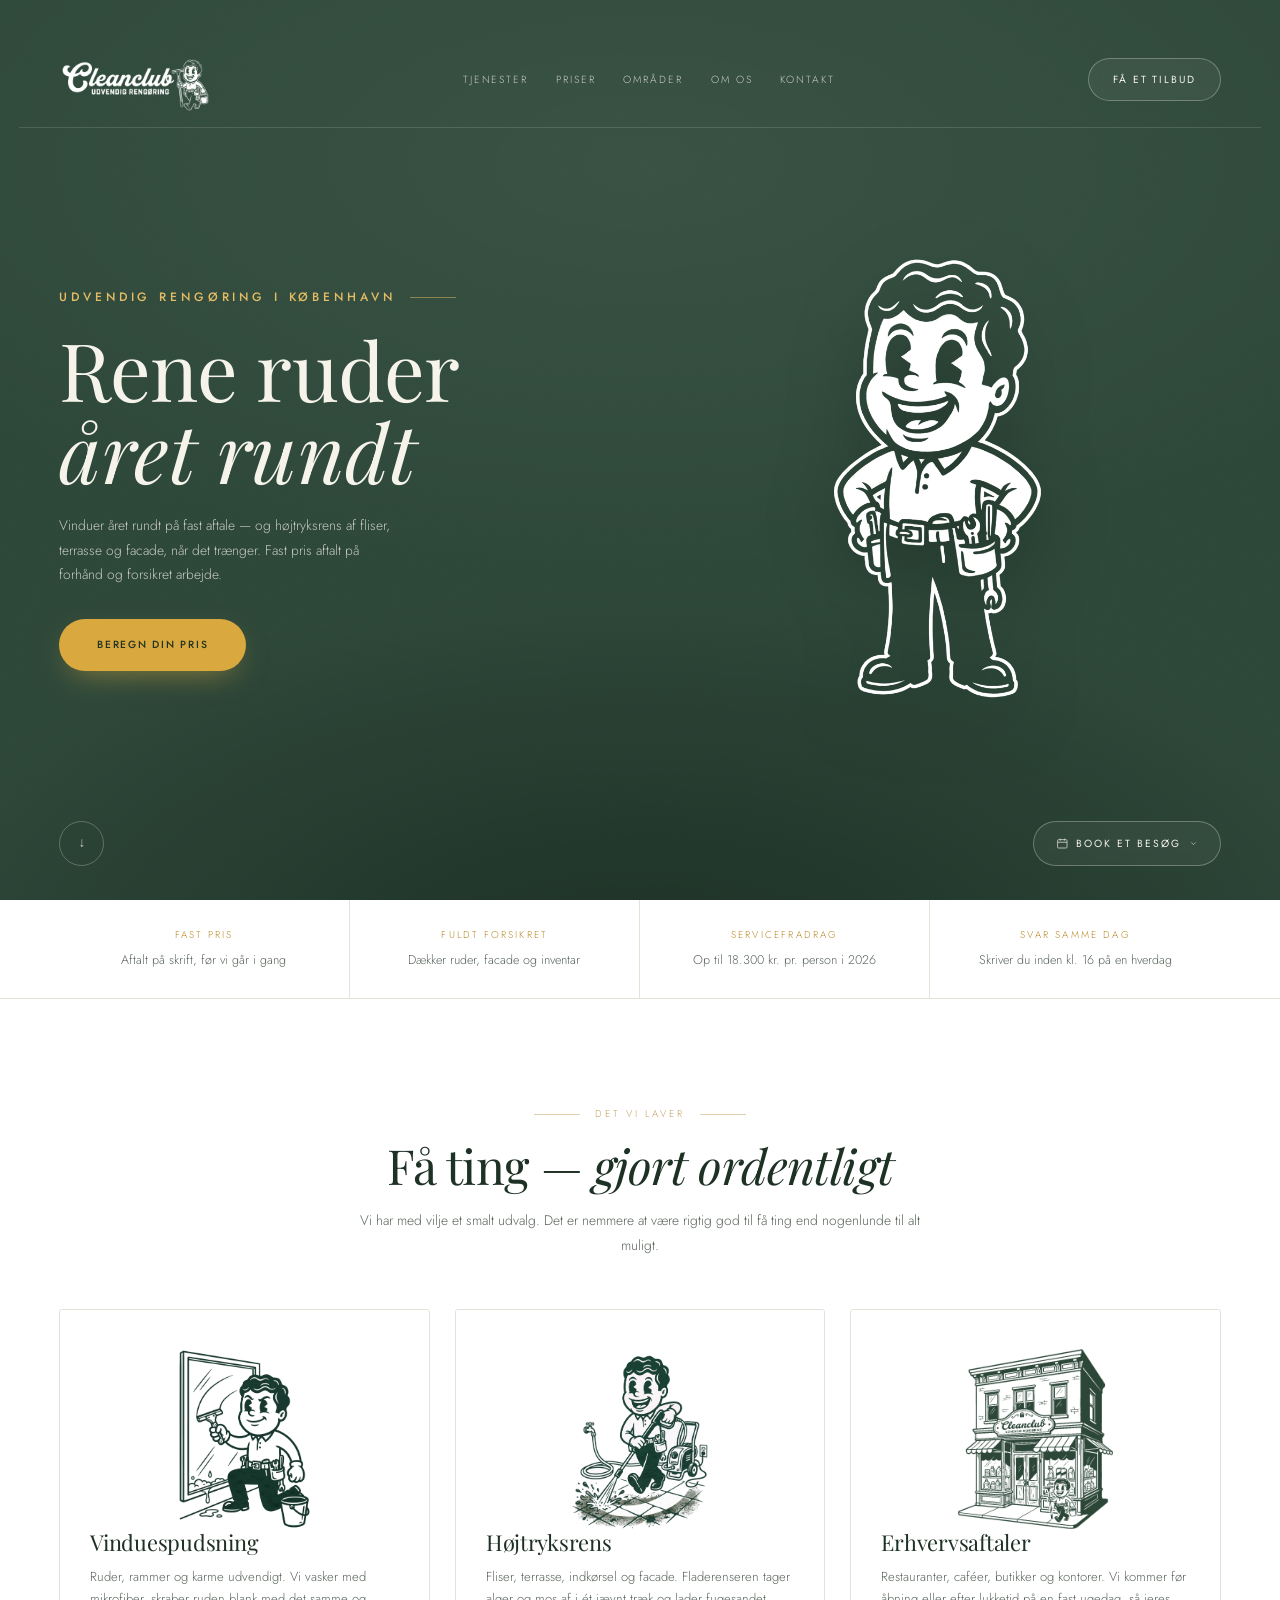
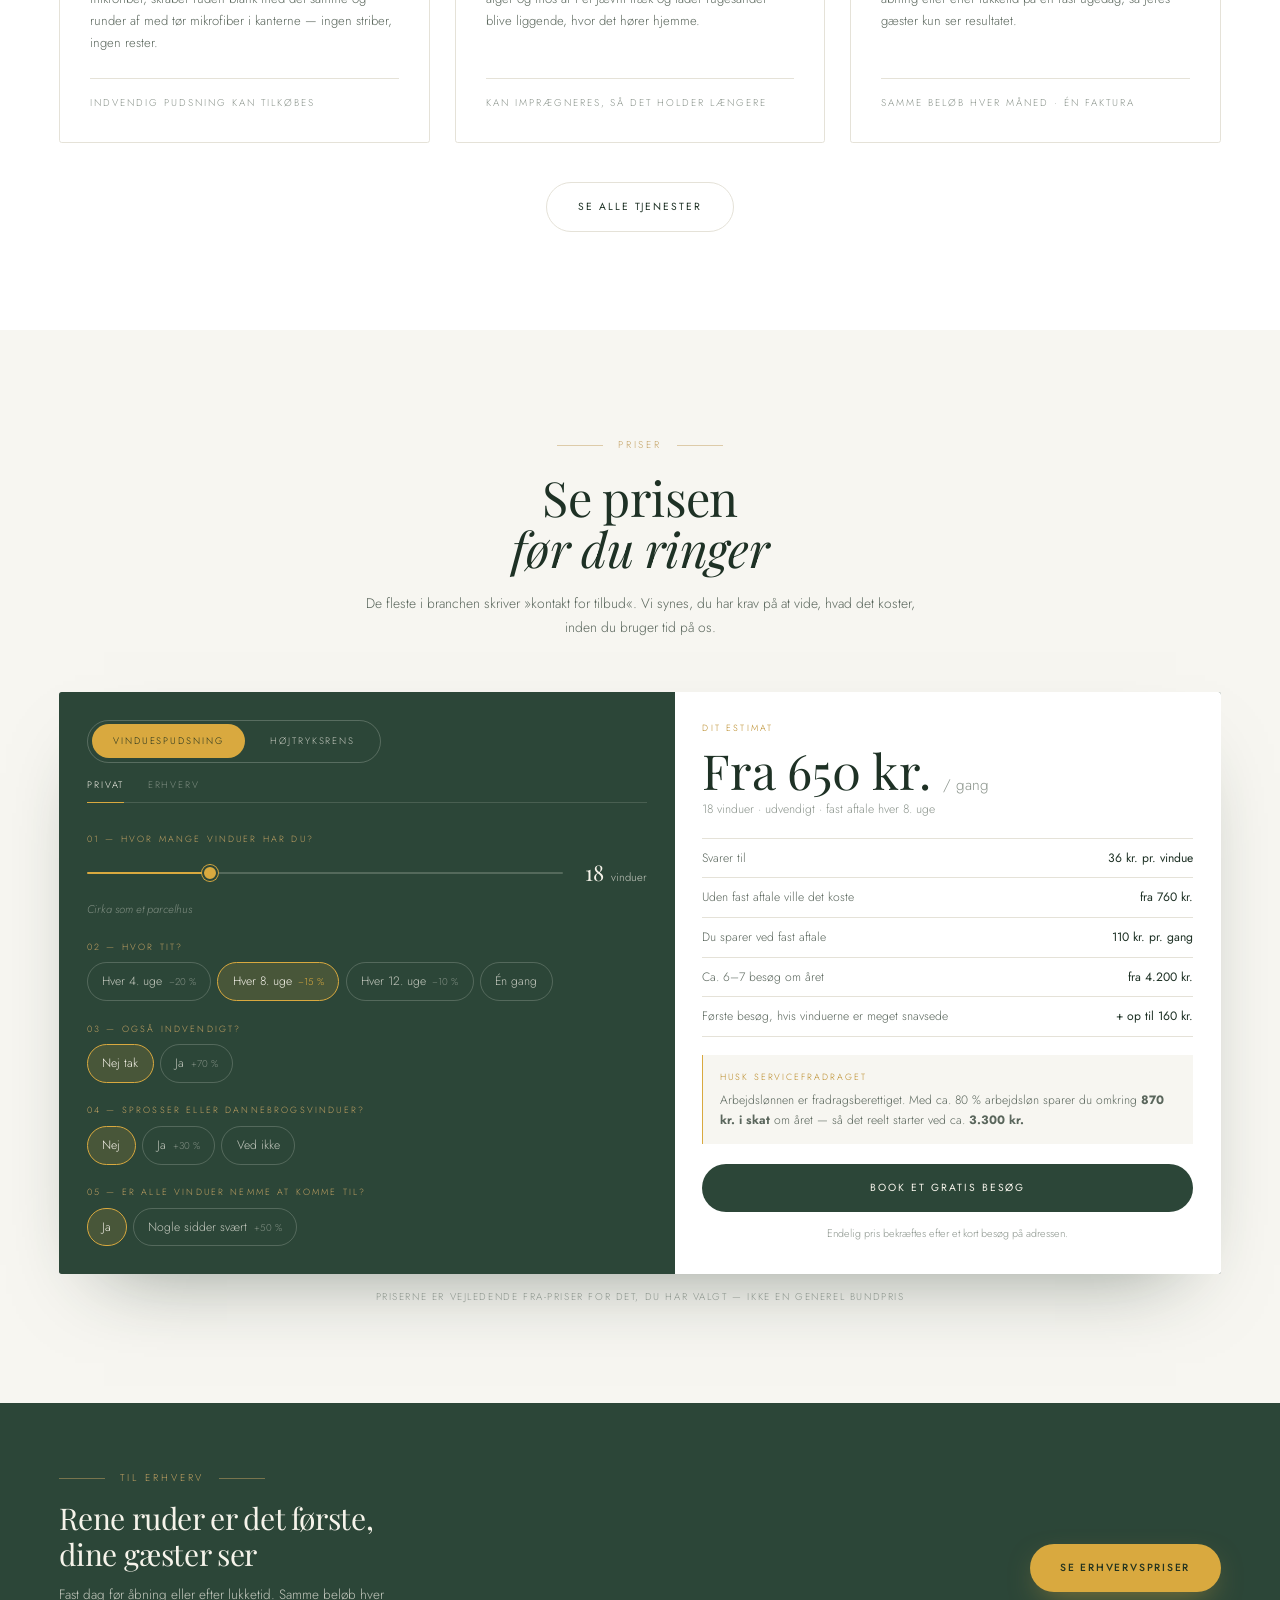
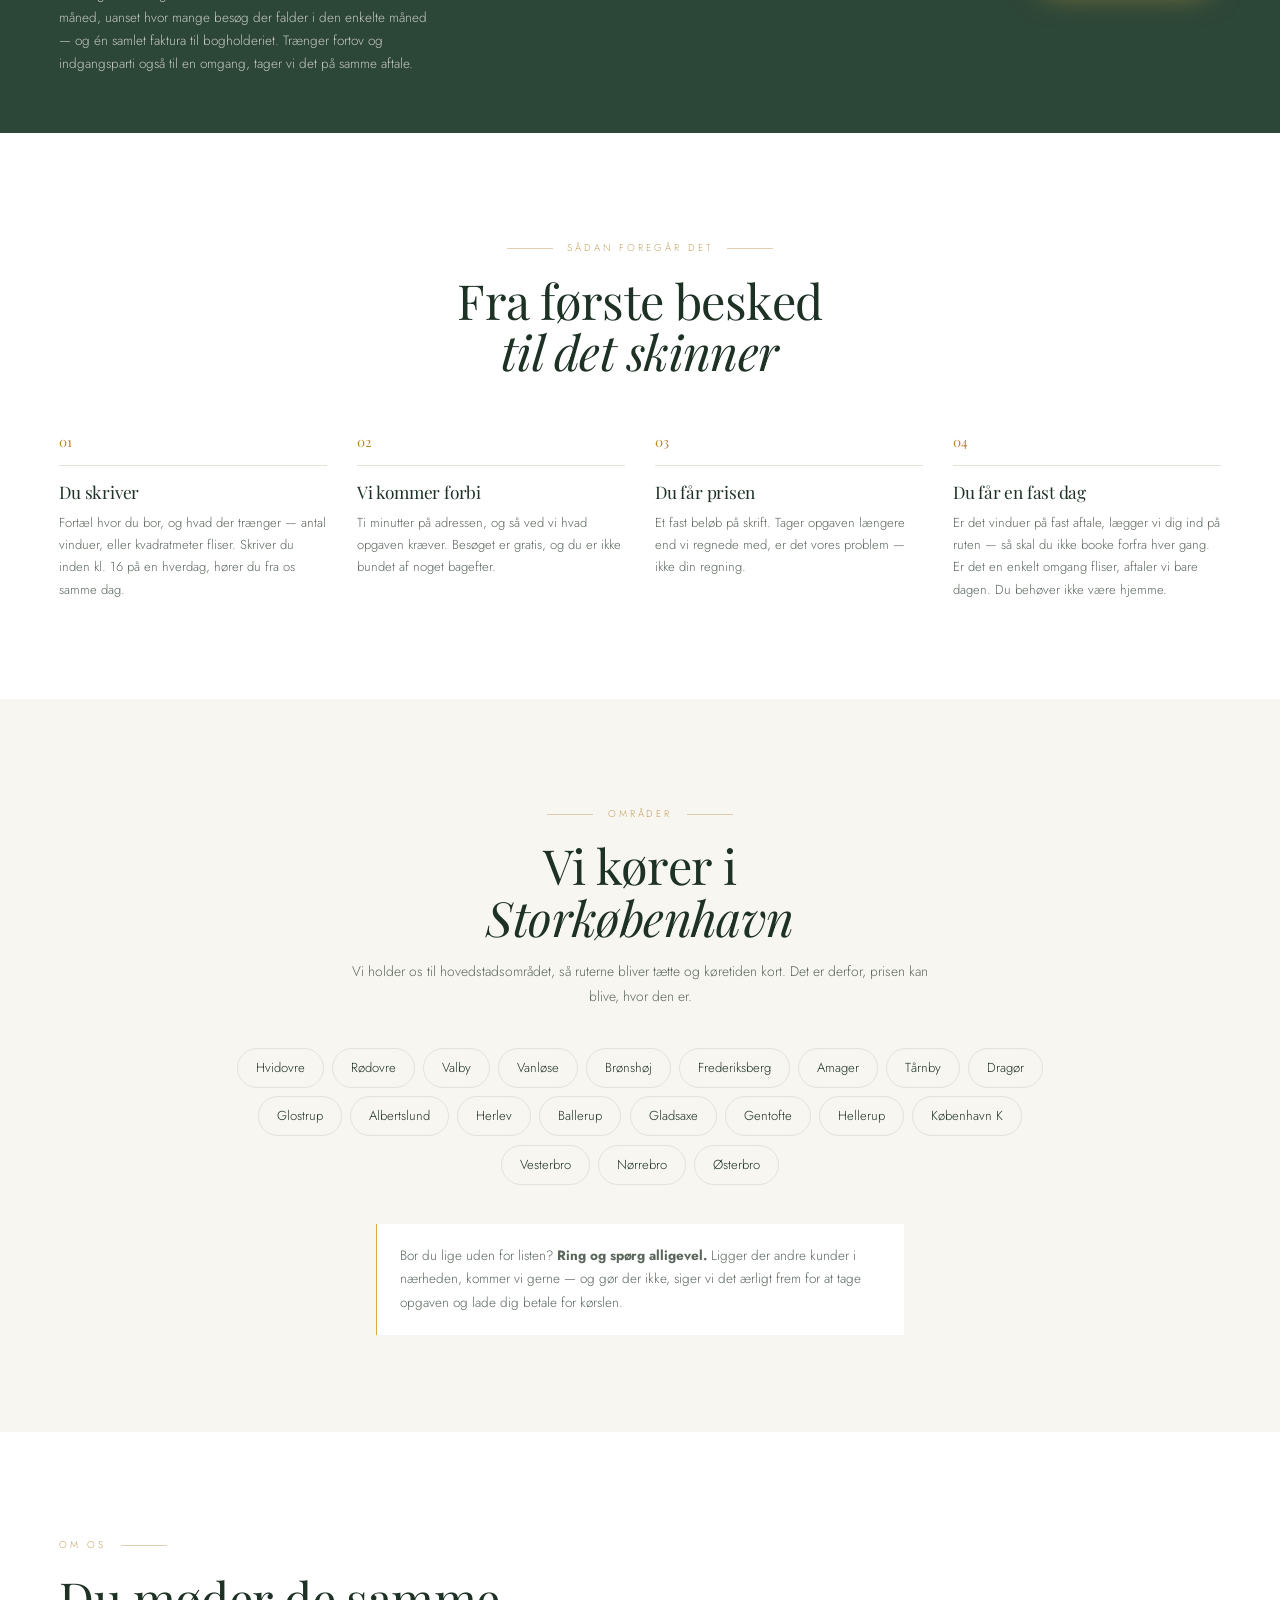
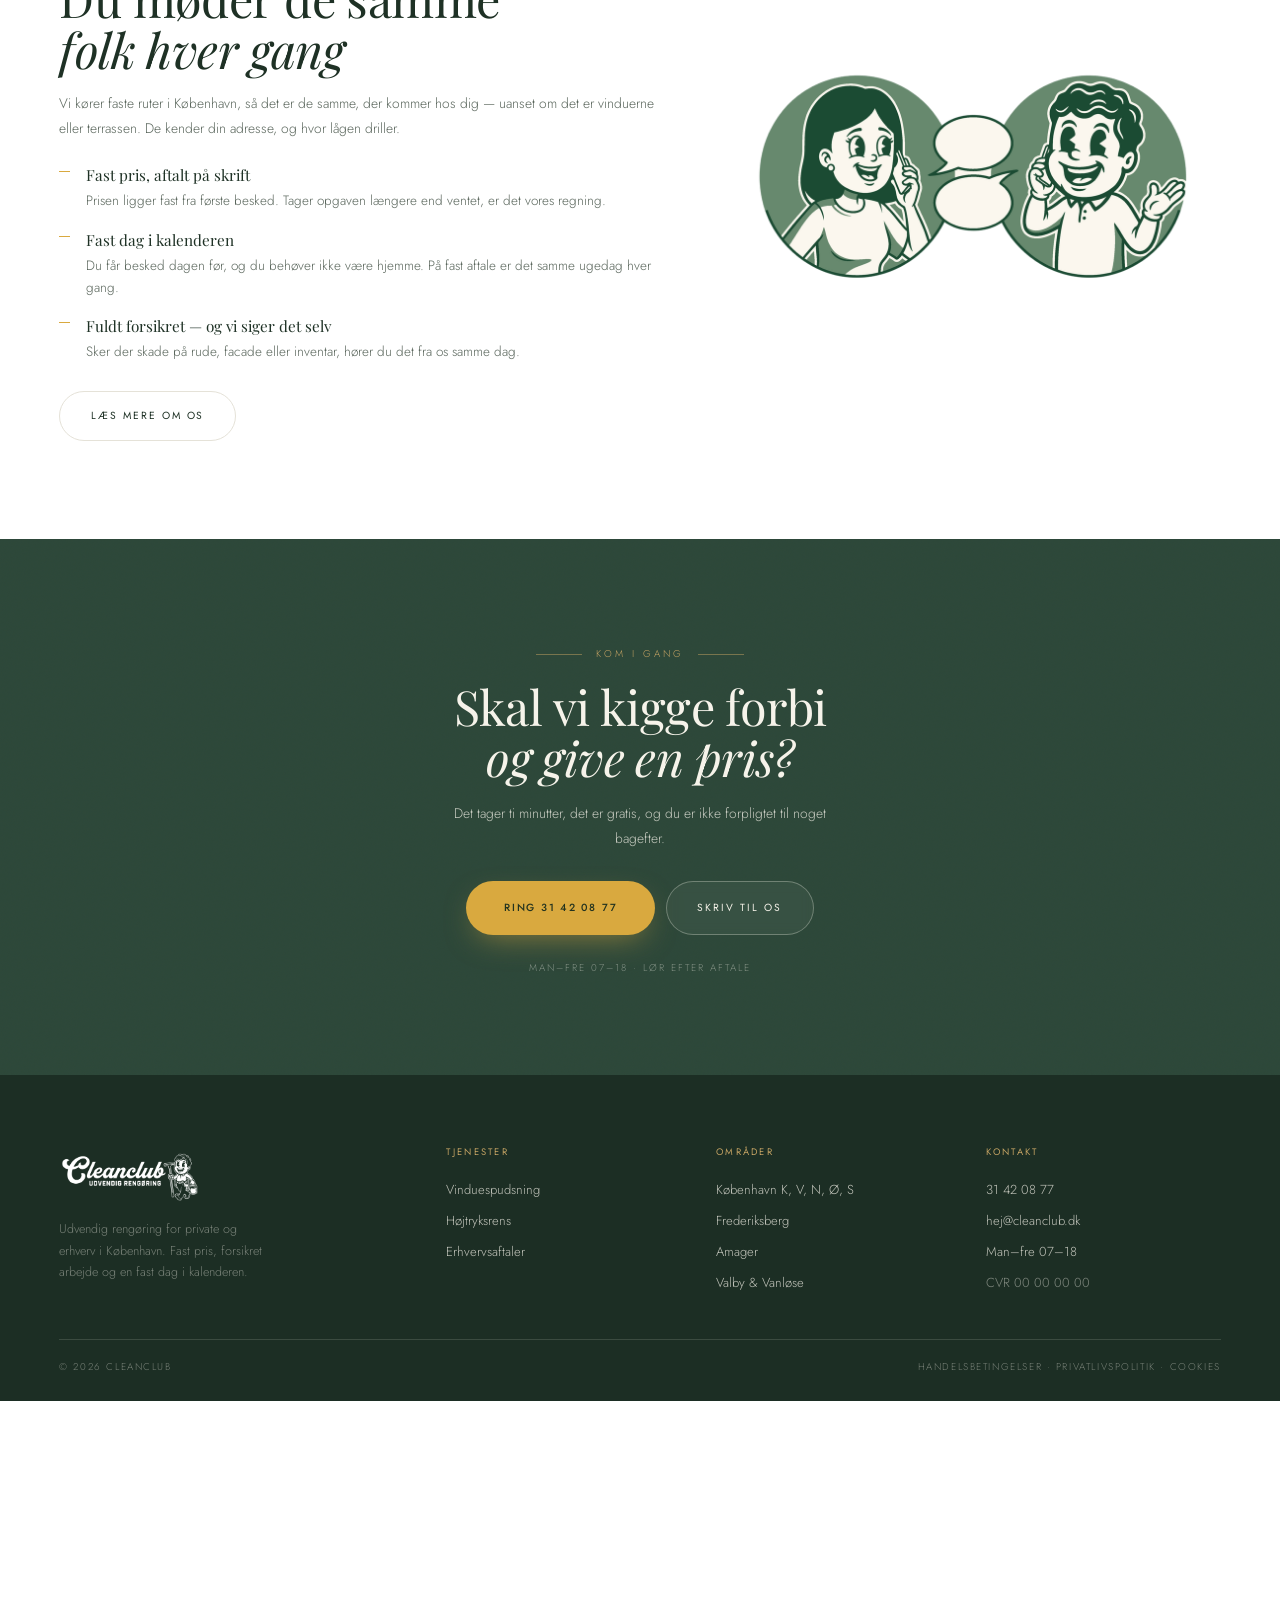
==== commit 4fa89f19: "Remove mockup placeholder banner" ====
--- a/index.html
+++ b/index.html
@@ -11,8 +11,6 @@
 <link rel="stylesheet" href="style.css?v=15">
 </head>
 <body>
-
-<div class="mock">Cleanclub · mockup uden funktion</div>
 
 <!-- ===================== HERO ===================== -->
 <section class="hero">
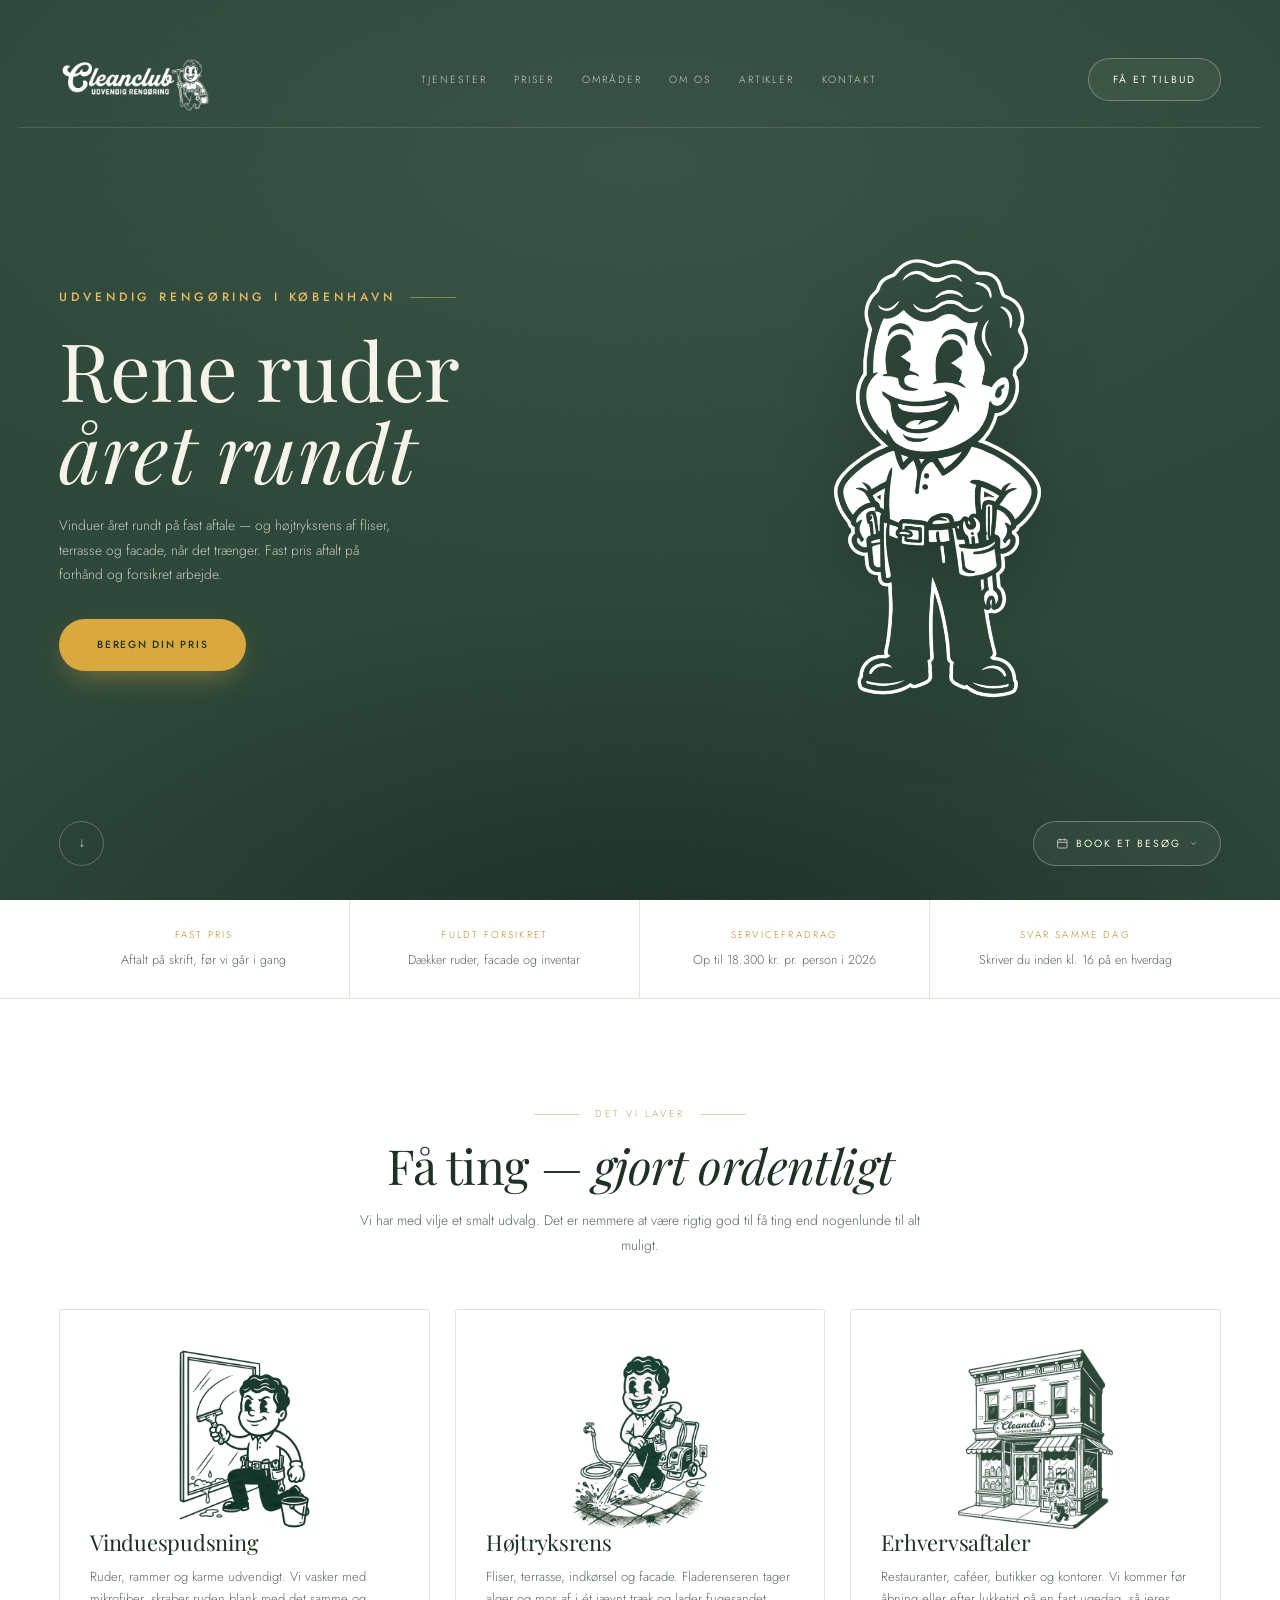
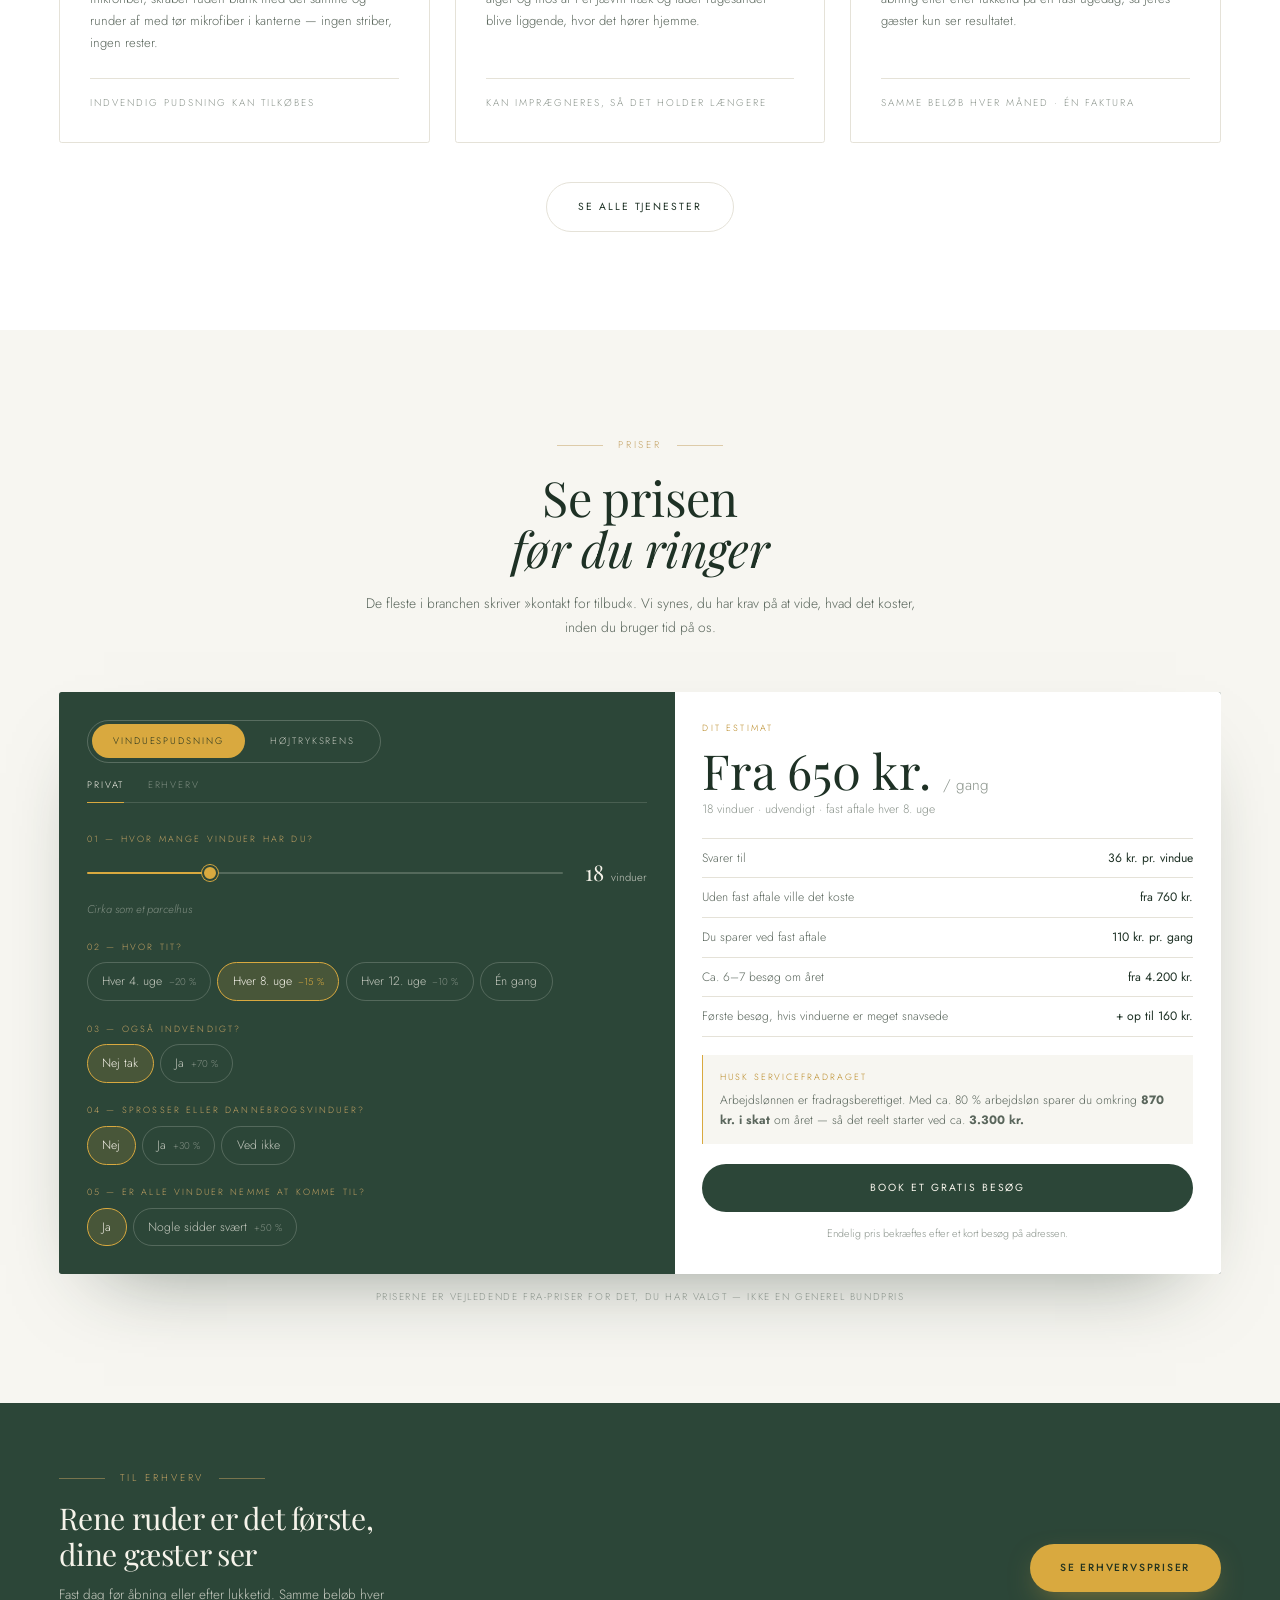
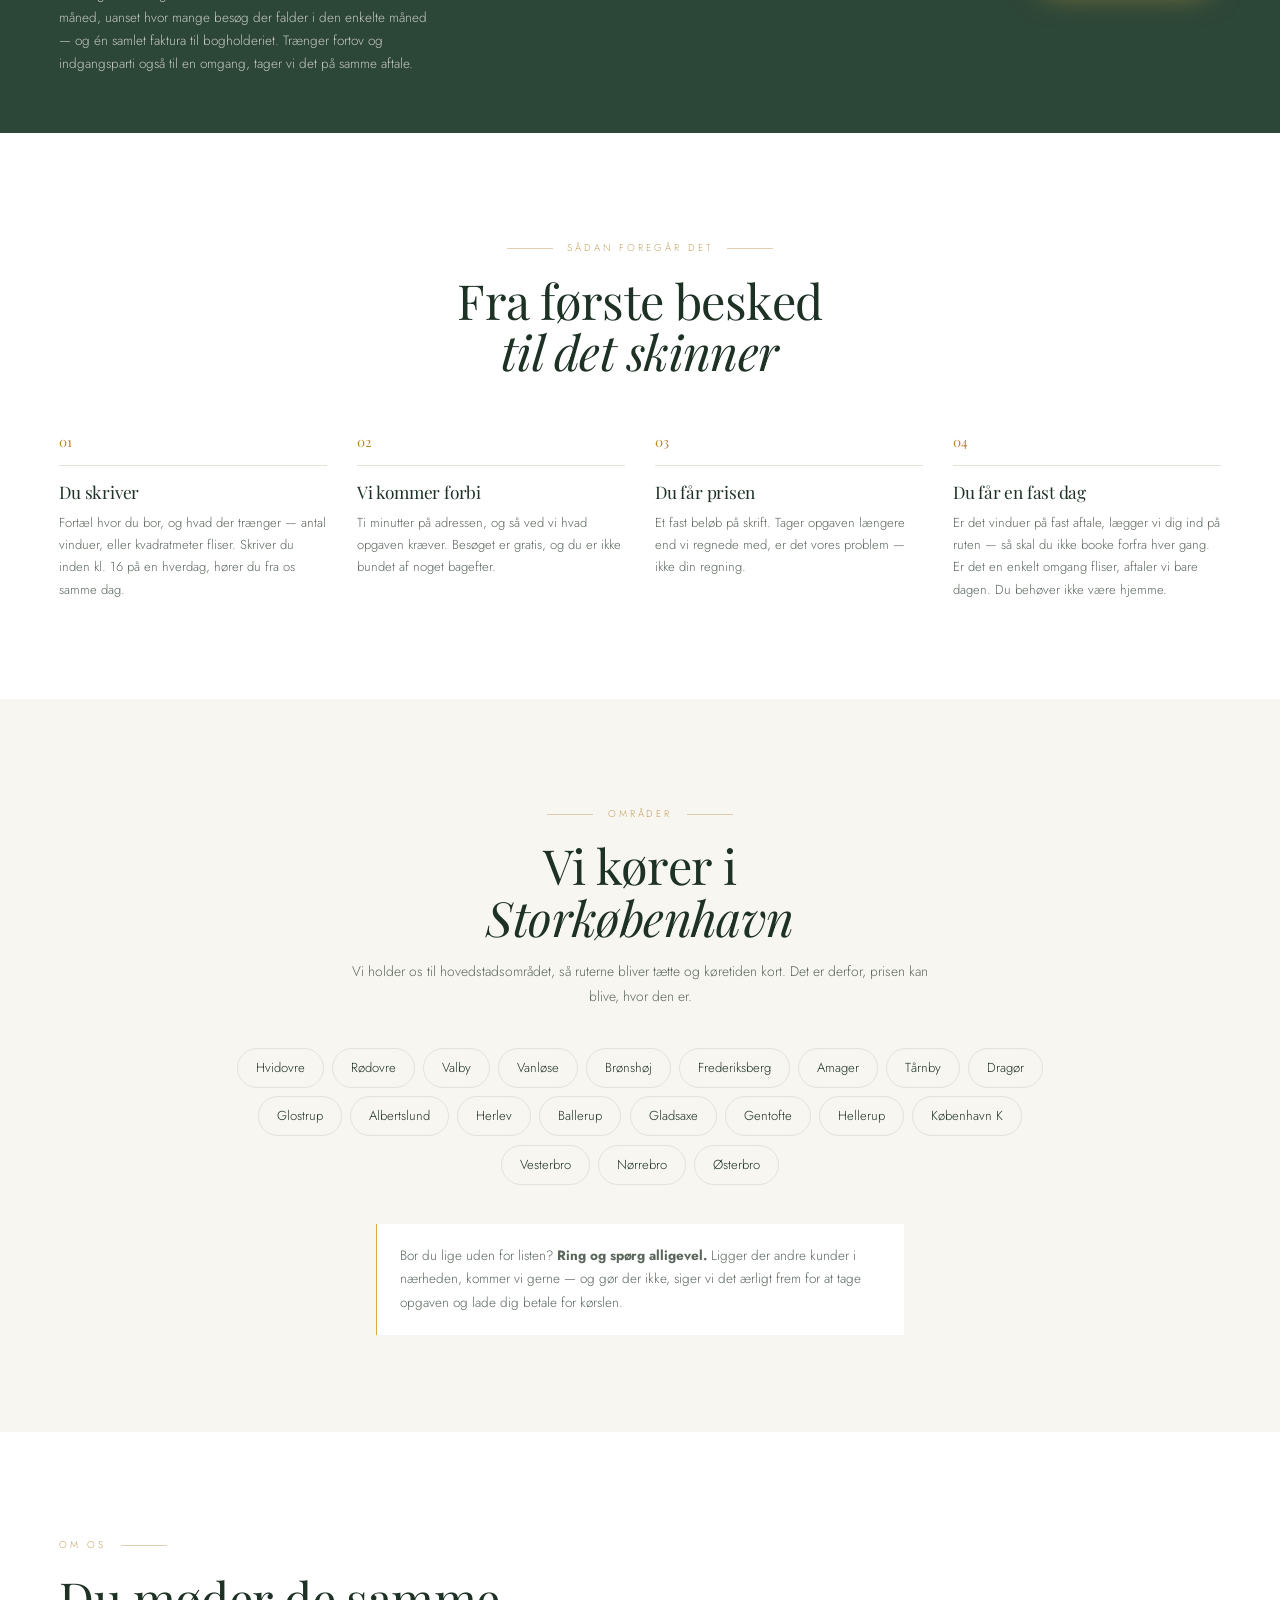
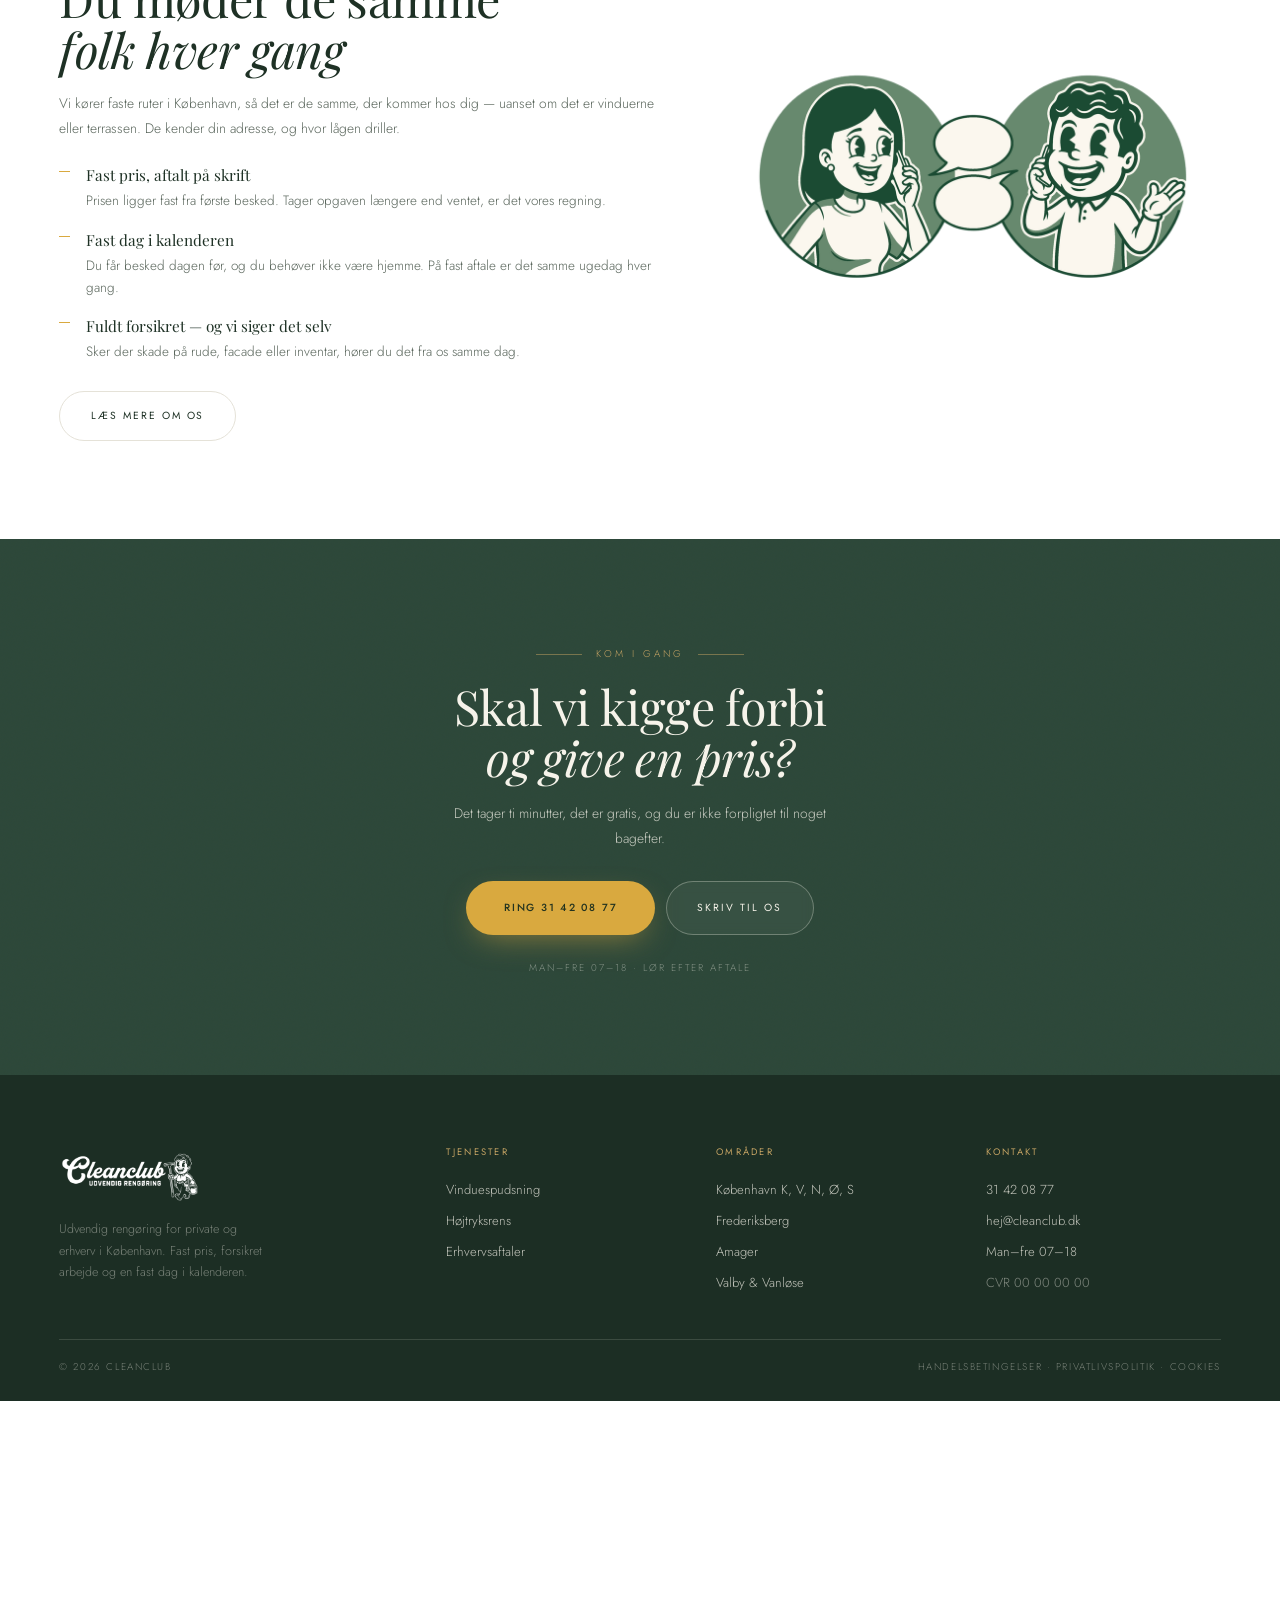
==== commit 68f0fa94: "Sync with latest site: article pages, banner removed everywhere" ====
--- a/index.html
+++ b/index.html
@@ -25,6 +25,7 @@
         <a href="#priser">Priser</a>
         <a href="#omraader">Områder</a>
         <a href="om-os.html">Om os</a>
+        <a href="artikler/">Artikler</a>
         <a href="#kontakt">Kontakt</a>
         <a href="#kontakt" class="menu-cta">Få et tilbud</a>
       </div>
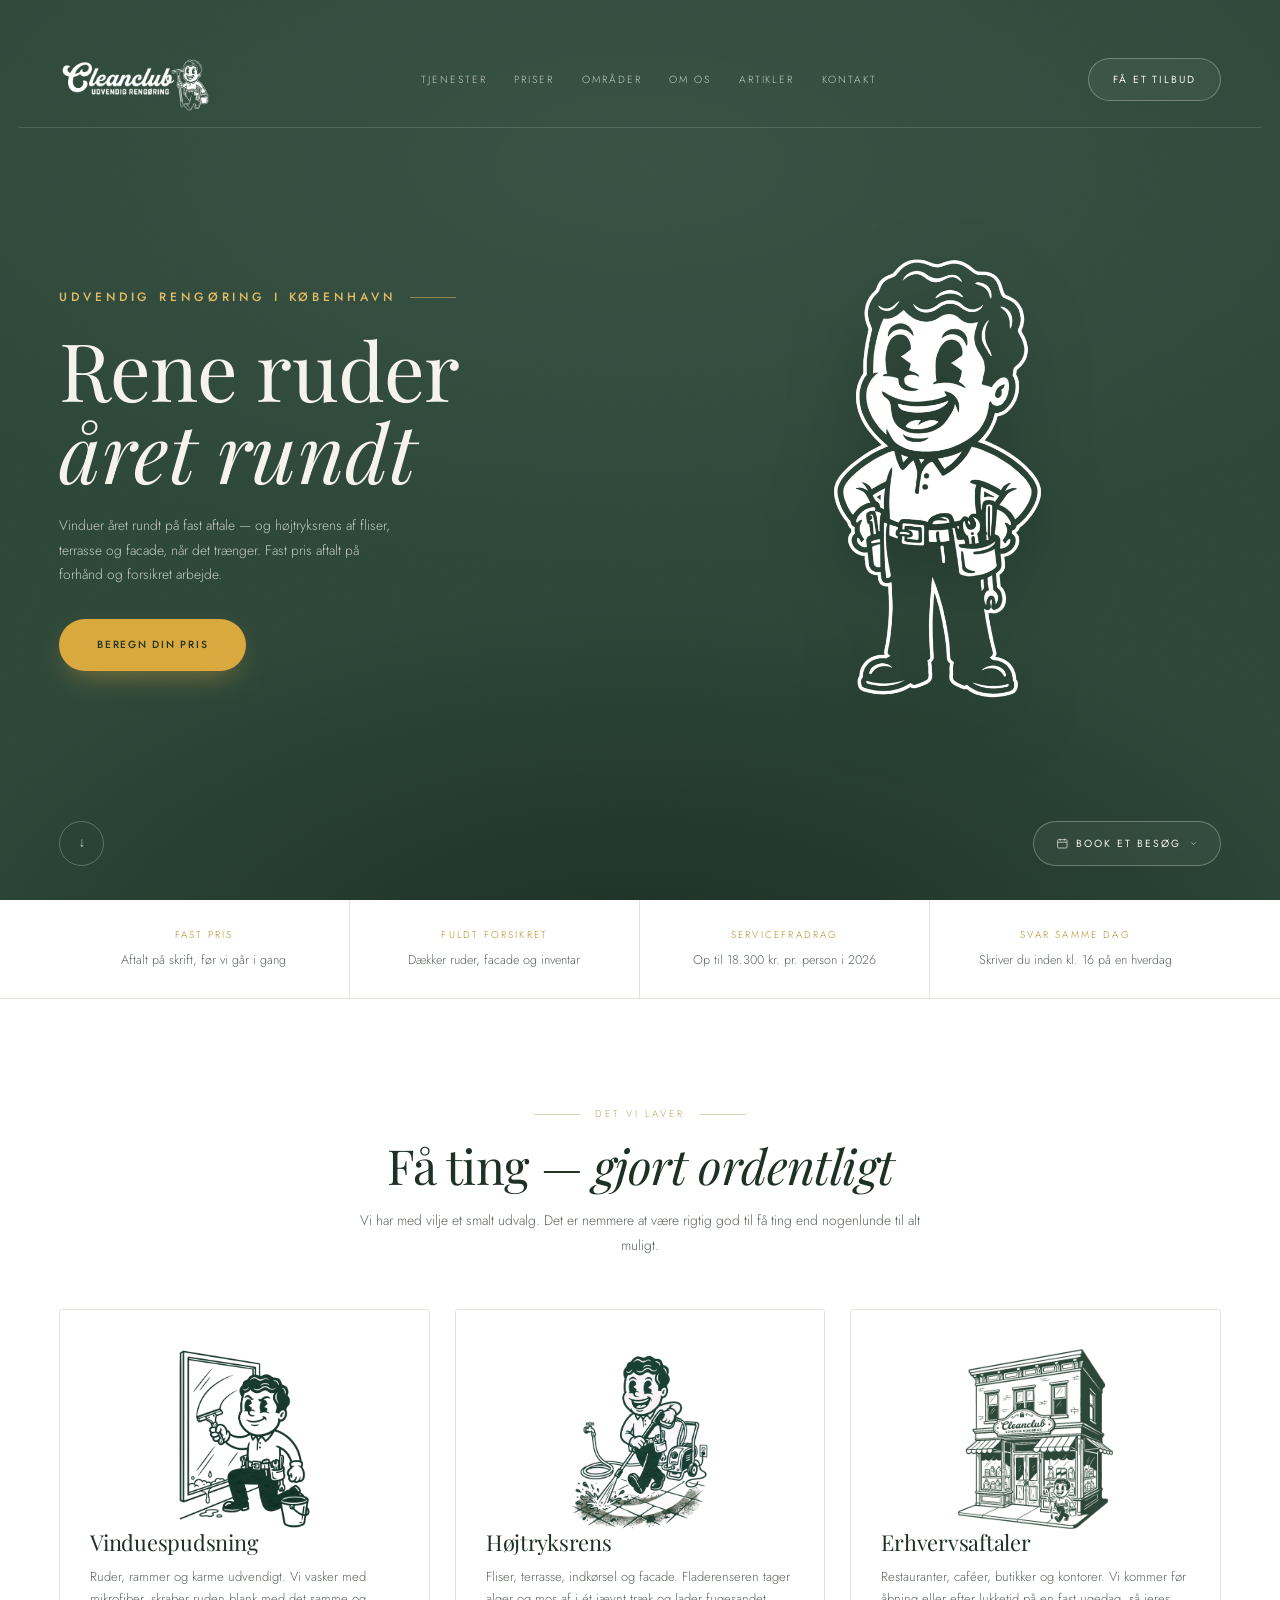
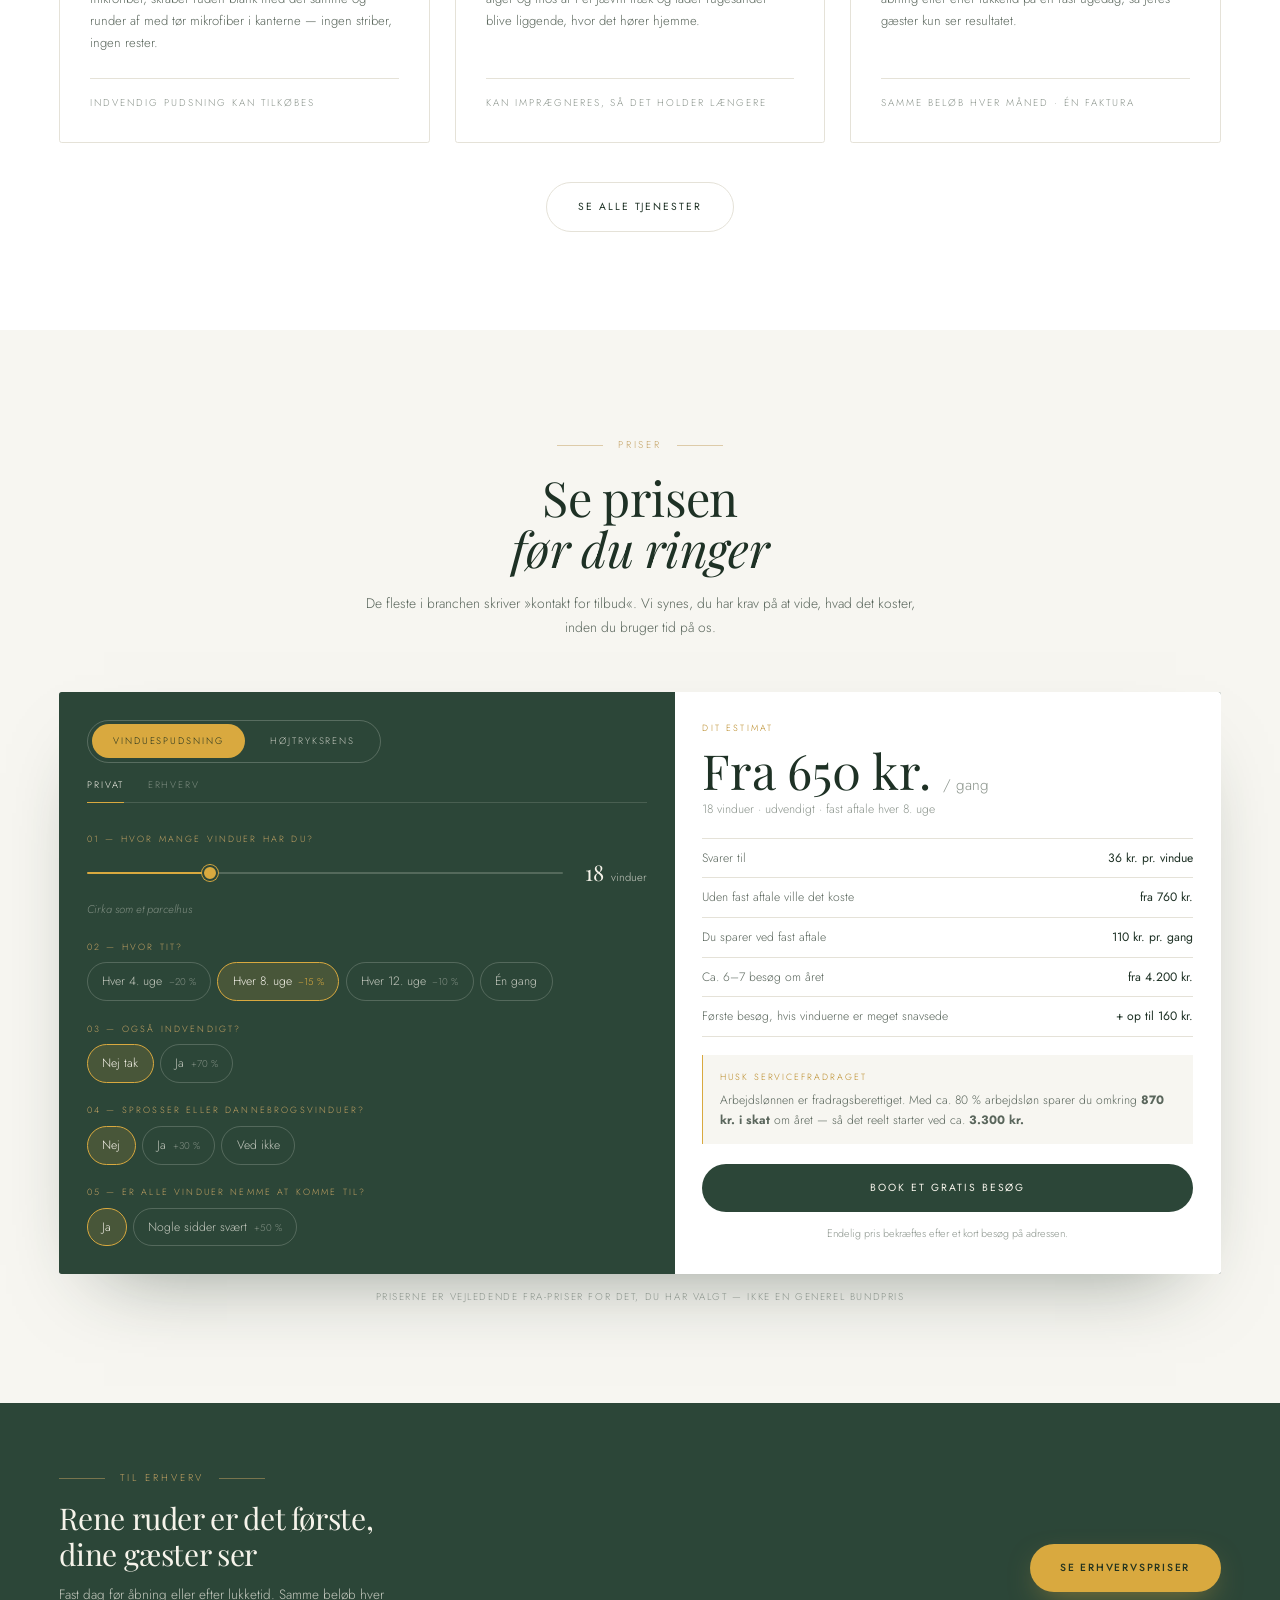
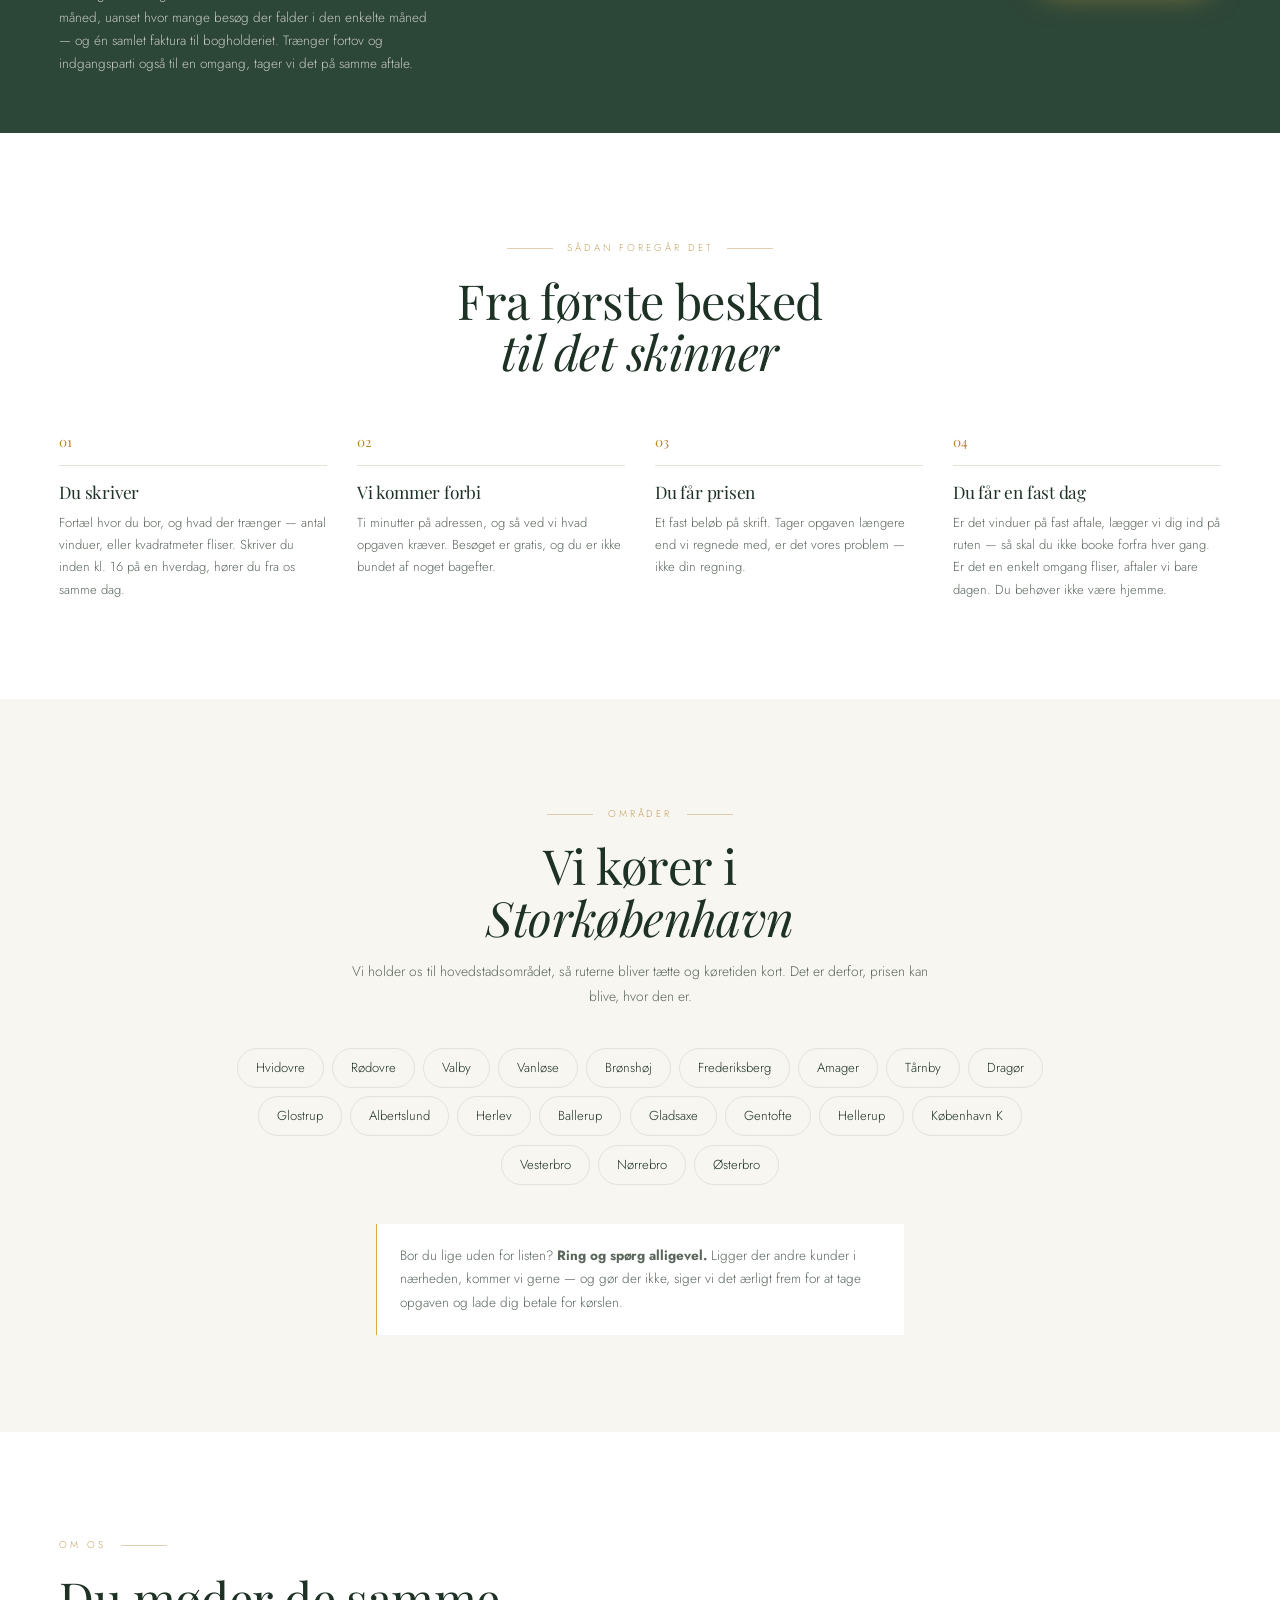
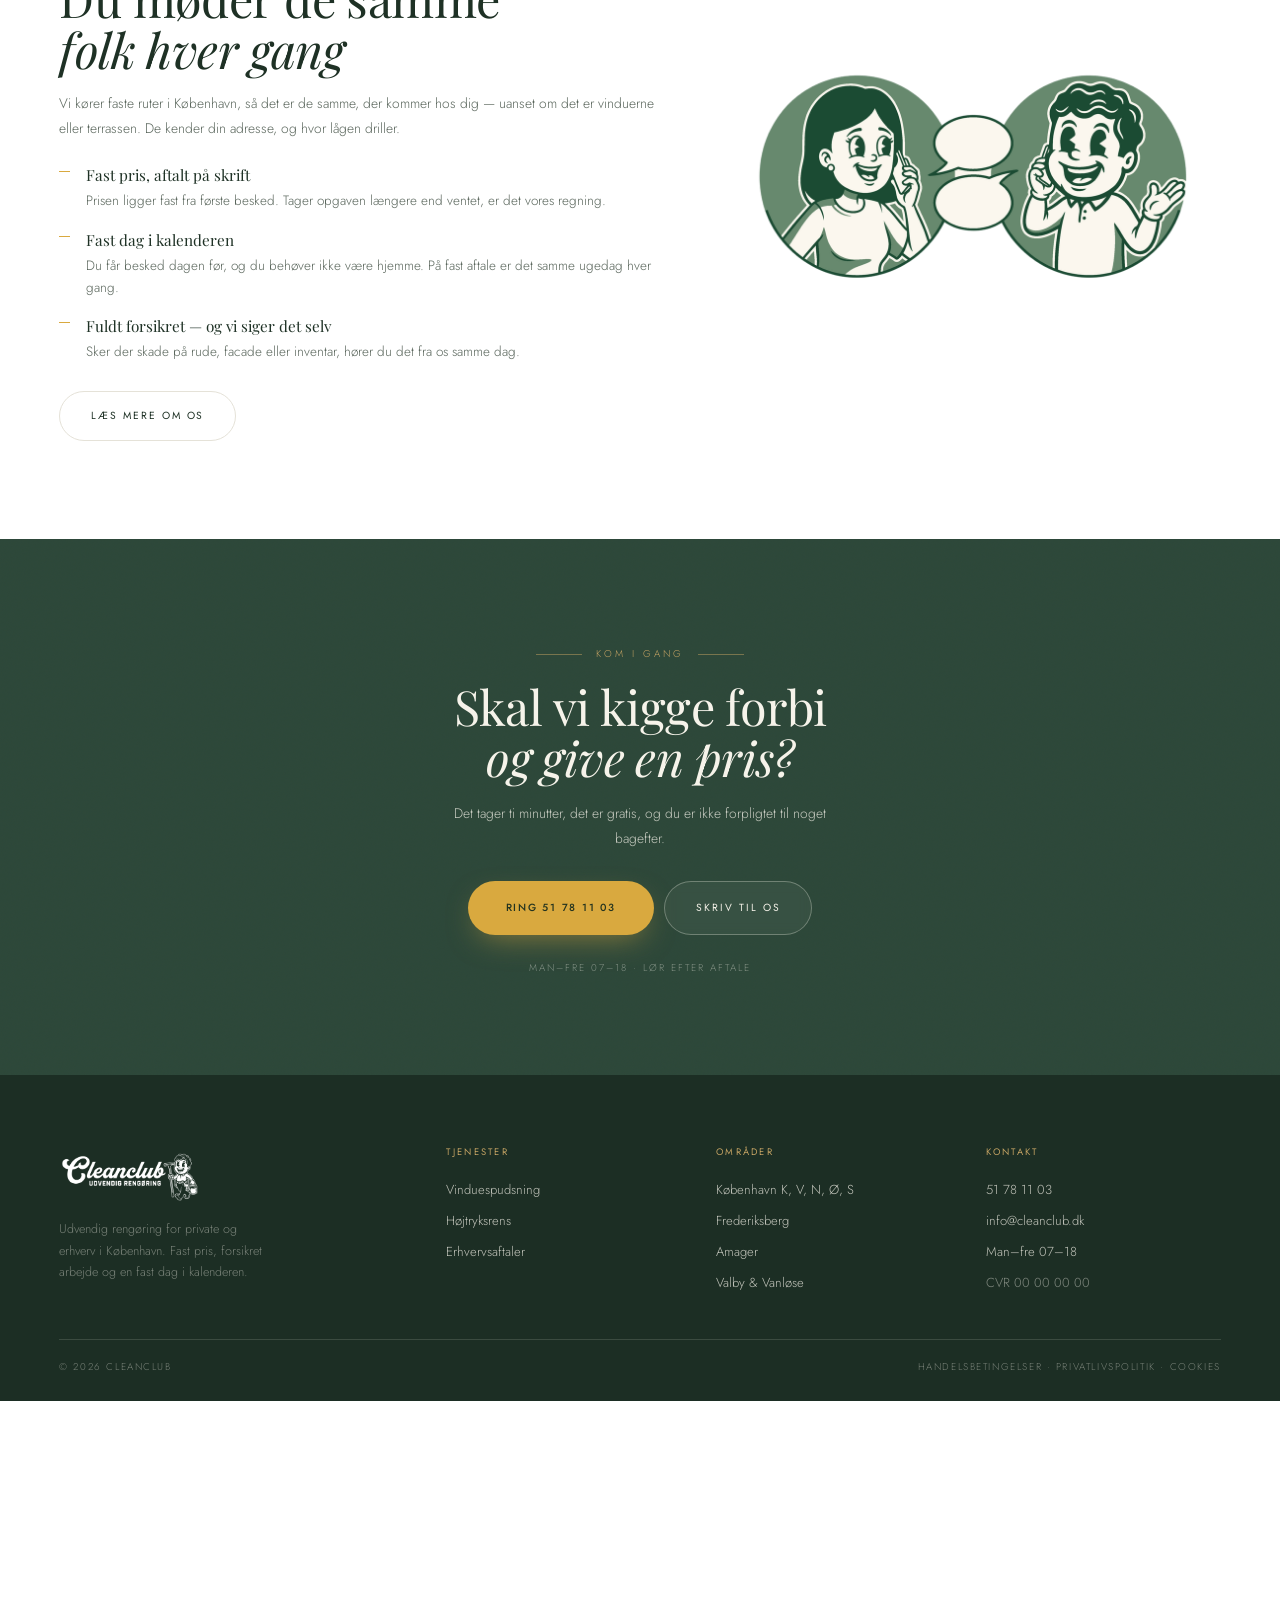
==== commit f1e8adc5: "Update contact info: info@cleanclub.dk, new phone number" ====
--- a/index.html
+++ b/index.html
@@ -496,8 +496,8 @@
       Det tager ti minutter, det er gratis, og du er ikke forpligtet til noget bagefter.
     </p>
     <div class="btns">
-      <a href="tel:+4531420877" class="pill pill-gold">Ring 31 42 08 77</a>
-      <a href="mailto:hej@cleanclub.dk" class="pill pill-ghost" style="padding:19px 34px">Skriv til os</a>
+      <a href="tel:+4551781103" class="pill pill-gold">Ring 51 78 11 03</a>
+      <a href="mailto:info@cleanclub.dk" class="pill pill-ghost" style="padding:19px 34px">Skriv til os</a>
     </div>
     <p class="hours">Man–fre 07–18 · Lør efter aftale</p>
   </div>
@@ -526,8 +526,8 @@
       </div>
       <div class="foot-col">
         <h4>Kontakt</h4>
-        <a href="tel:+4531420877">31 42 08 77</a>
-        <a href="mailto:hej@cleanclub.dk">hej@cleanclub.dk</a>
+        <a href="tel:+4551781103">51 78 11 03</a>
+        <a href="mailto:info@cleanclub.dk">info@cleanclub.dk</a>
         <p>Man–fre 07–18</p>
         <p style="opacity:.6">CVR 00 00 00 00</p>
       </div>
